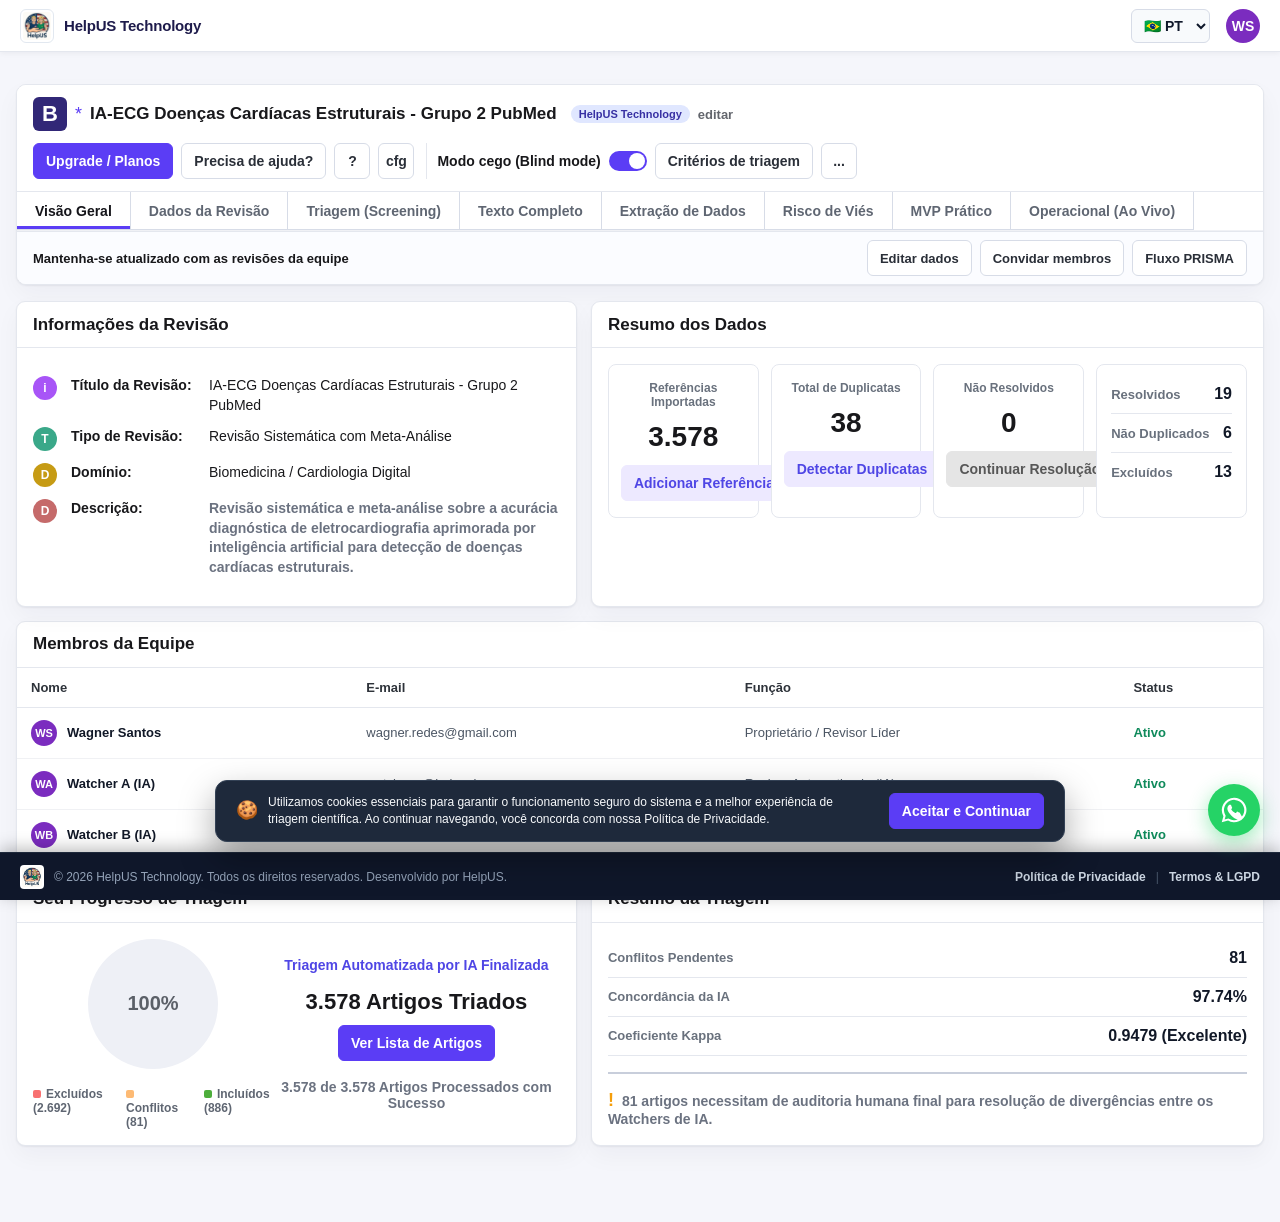
==== index.html @ 22b8a4bc "feat(extraction): implement interactive AI data extraction form, dynamic evidence table, CSV export," ====
<!doctype html>
<html lang='pt-BR'>
<head>
<meta charset='utf-8'>
<meta name='viewport' content='width=device-width,initial-scale=1'>
<title data-i18n="title">Brayyan — Revisão Sistemática com IA | HelpUS Technology</title>
<link rel='stylesheet' href='/rayyan.css'>
</head>
<body>
<header class='header'>
  <div class='headerBrand'>
    <img src='/helpus-logo.jpg' alt='HelpUS Technology' class='helpusHeaderLogo'>
    <span class='headerBrandText'>HelpUS Technology</span>
  </div>
  <div class='headerUserSection'>
    <div class='langSelectorWrap'>
      <select id='langSelect' class='langSelect' onchange='changeLanguage(this.value)'>
        <option value='pt' selected>🇧🇷 PT</option>
        <option value='en'>🇺🇸 EN</option>
        <option value='es'>🇪🇸 ES</option>
      </select>
    </div>
    <div class='avatar' title='Wagner Santos'>WS</div>
  </div>
</header>

<main class='page'>
  <div class='projectHeaderCard'>
    <div class='projectTitleRow'>
      <div class='projectTitleGroup'>
        <div class='logo'>B</div>
        <div class='crown'>*</div>
        <div class='titleWrap'>
          <span data-i18n="headerTitle">IA-ECG Doenças Cardíacas Estruturais - Grupo 2 PubMed</span>
          <span class='helpusBadge' data-i18n="helpusBadge">HelpUS Technology</span>
          <span class='editIcon' data-i18n="edit">editar</span>
        </div>
      </div>
      <div class='projectActionsGroup'>
        <button class='btn primary' data-i18n="upgrade">Upgrade / Planos</button>
        <button class='btn' data-i18n="needHelp">Precisa de ajuda?</button>
        <button class='btn iconBtn'>?</button>
        <button class='btn iconBtn'>cfg</button>
        <div class='subToolsInline'>
          <span style='font-weight:700' data-i18n="blindMode">Modo cego (Blind mode)</span>
          <span class='switch'><i></i></span>
          <button class='btn' data-go='criteria' data-i18n="screeningCriteria">Critérios de triagem</button>
          <button class='btn iconBtn'>...</button>
        </div>
      </div>
    </div>
    
    <nav class='tabs' id='tabs'>
      <button class='tab active' data-tab='overview' data-i18n="tabOverview">Visão Geral</button>
      <button class='tab' data-tab='reviewdata' data-i18n="tabReviewData">Dados da Revisão</button>
      <button class='tab' data-tab='screening' data-i18n="tabScreening">Triagem (Screening)</button>
      <button class='tab' data-tab='fulltext' data-i18n="tabFullText">Texto Completo</button>
      <button class='tab' data-tab='extraction' data-i18n="tabExtraction">Extração de Dados</button>
      <button class='tab' data-tab='risk' data-i18n="tabRisk">Risco de Viés</button>
      <button class='tab' data-tab='practical' data-i18n="tabPractical">MVP Prático</button>
      <button class='tab' data-tab='operational' data-i18n="tabOperational">Operacional (Ao Vivo)</button>
    </nav>
    
    <div class='updateBar'>
      <span data-i18n="updateBarMsg">Mantenha-se atualizado com as revisões da equipe</span>
      <div class='updateBarButtons'>
        <button class='btn' data-i18n="btnEditData">Editar dados</button>
        <button class='btn' data-i18n="btnInvite">Convidar membros</button>
        <button class='btn' data-i18n="btnPrisma">Fluxo PRISMA</button>
      </div>
    </div>
  </div>
<section id='overview' class='view active'>
<div class='grid overviewGrid'>
<div class='card'><div class='cardHead'><h2 data-i18n="cardReviewInfo">Informações da Revisão</h2></div><div class='cardBody'>
<div class='infoRow'><div class='bubble bPurple'>i</div><div class='label' data-i18n="lblReviewTitle">Título da Revisão:</div><div data-i18n="headerTitle">IA-ECG Doenças Cardíacas Estruturais - Grupo 2 PubMed</div></div>
<div class='infoRow'><div class='bubble bGreen'>T</div><div class='label' data-i18n="lblReviewType">Tipo de Revisão:</div><div data-i18n="lblReviewTypeVal">Revisão Sistemática com Meta-Análise</div></div>
<div class='infoRow'><div class='bubble bGold'>D</div><div class='label' data-i18n="lblDomain">Domínio:</div><div data-i18n="lblDomainVal">Biomedicina / Cardiologia Digital</div></div>
<div class='infoRow'><div class='bubble bRed'>D</div><div class='label' data-i18n="lblDesc">Descrição:</div><div class='muted' data-i18n="lblDescVal">Revisão sistemática e meta-análise sobre a acurácia diagnóstica de eletrocardiografia aprimorada por inteligência artificial para detecção de doenças cardíacas estruturais.</div></div>
</div></div>
<div class='card'><div class='cardHead'><h2 data-i18n="cardDataSummary">Resumo dos Dados</h2></div><div class='cardBody summaryCards'>
<div class='metric'><div class='name' data-i18n="lblImportedRefs">Referências Importadas</div><div class='num'>3.578</div><button class='btn soft' data-i18n="btnAddRefs">Adicionar Referências</button></div>
<div class='metric'><div class='name' data-i18n="lblTotalDupes">Total de Duplicatas</div><div class='num'>38</div><button class='btn soft' data-i18n="btnDetectDupes">Detectar Duplicatas</button></div>
<div class='metric'><div class='name' data-i18n="lblUnresolved">Não Resolvidos</div><div class='num'>0</div><button class='btn disabled' data-i18n="btnContinueResolving">Continuar Resolução</button></div>
<div class='metric statusList'><div class='statusItem'><span data-i18n="lblResolved">Resolvidos</span> <b>19</b></div><div class='statusItem'><span data-i18n="lblNotDuplicate">Não Duplicados</span> <b>6</b></div><div class='statusItem'><span data-i18n="lblDeleted">Excluídos</span> <b>13</b></div></div>
</div></div>
</div>
<div class='card' style='margin-top:14px'><div class='cardHead'><h2 data-i18n="cardMembers">Membros da Equipe</h2></div><table class='table'><thead><tr><th data-i18n="thName">Nome</th><th data-i18n="thEmail">E-mail</th><th data-i18n="thRole">Função</th><th data-i18n="thStatus">Status</th></tr></thead><tbody><tr><td><div class='memberCell'><span class='memberAvatar'>WS</span>Wagner Santos</div></td><td>wagner.redes@gmail.com</td><td data-i18n="roleOwner">Proprietário / Revisor Líder</td><td><span class='ok' data-i18n="statusActive">Ativo</span></td></tr><tr><td><div class='memberCell'><span class='memberAvatar'>WA</span>Watcher A (IA)</div></td><td>watcher.a@helpusbr.com</td><td data-i18n="roleAiWatcher">Revisor Automatizado (IA)</td><td><span class='ok' data-i18n="statusActive">Ativo</span></td></tr><tr><td><div class='memberCell'><span class='memberAvatar'>WB</span>Watcher B (IA)</div></td><td>watcher.b@helpusbr.com</td><td data-i18n="roleAiWatcher">Revisor Automatizado (IA)</td><td><span class='ok' data-i18n="statusActive">Ativo</span></td></tr></tbody></table></div>
<div class='grid progressGrid' style='margin-top:14px'>
<div class='card'><div class='cardHead'><h2 data-i18n="cardProgress">Seu Progresso de Triagem</h2></div><div class='cardBody progressBody'><div><div class='donut'><span>100%</span></div><div class='legend'><span><i class='dot red'></i><span data-i18n="donutExcluded">Excluídos</span> (2.692)</span><span><i class='dot orange'></i><span data-i18n="donutMaybe">Conflitos</span> (81)</span><span><i class='dot green'></i><span data-i18n="donutIncluded">Incluídos</span> (886)</span></div></div><div class='bigCenter'><div class='time' data-i18n="progressTitle">Triagem Automatizada por IA Finalizada</div><div class='big' data-i18n="progressBig">3.578 Artigos Triados</div><button class='btn primary' data-go='screening' data-i18n="btnViewArticles">Ver Lista de Artigos</button><div class='muted' style='margin-top:18px' data-i18n="progressMuted">3.578 de 3.578 Artigos Processados com Sucesso</div></div></div></div>
<div class='card'><div class='cardHead'><h2 data-i18n="cardScreeningSummary">Resumo da Triagem</h2></div><div class='cardBody'><div class='statusItem'><span data-i18n="lblPendingConflicts">Conflitos Pendentes</span><b>81</b></div><div class='statusItem'><span data-i18n="lblAiAgreement">Concordância da IA</span><b>97.74%</b></div><div class='statusItem'><span data-i18n="lblKappa">Coeficiente Kappa</span><b data-i18n="kappaVal">0.9479 (Excelente)</b></div><div class='progressLine'></div><div class='muted'><span class='warn'>!</span><span data-i18n="auditWarn">81 artigos necessitam de auditoria humana final para resolução de divergências entre os Watchers de IA.</span></div></div></div>
</div>
</section>
<section id='reviewdata' class='view'>
<div class='grid dataGrid'>
<div class='card'><div class='cardHead'><h2 data-i18n="cardImportedData">Conjuntos de Dados Importados</h2></div><div class='cardBody'><div class='metric'><div class='name' data-i18n="lblBaseInfo">Base PubMed + Scopus + IEEE</div><div class='num'>3.578</div><button class='btn soft' data-i18n="btnImportCsv">Importar Novo CSV</button></div></div></div>
<div class='card'><div class='cardHead'><h2 data-i18n="cardDbStatus">Status do Banco de Dados</h2></div><div class='cardBody'><div class='statusItem'><span data-i18n="lblSqliteReady">Registros SQLite</span> <b data-i18n="lblSqliteVal">Prontos (3.578)</b></div><div class='statusItem'><span data-i18n="lblAiRows">Linhas de Triagem IA</span> <b data-i18n="lblAiRowsVal">Processadas</b></div><div class='miniChart'><div class='bar p' style='height:80%'></div><div class='bar g' style='height:38%'></div><div class='bar o' style='height:55%'></div></div></div></div>
</div>
</section>
<section id='screening' class='view'>
<div class='grid screeningLayout'>
<aside class='card'><div class='filterBox'><h4 data-i18n="keywordsTitle">Palavras-chave</h4><div class='chip include'><span data-i18n="kwIncludeEcg">Incluir ECG</span> <b>892</b></div><div class='chip include'><span data-i18n="kwIncludeAi">Incluir IA</span> <b>741</b></div><div class='chip exclude'><span data-i18n="kwExcludeAnimal">Excluir animal</span> <b>118</b></div><div class='chip maybe'><span data-i18n="kwMaybeValidation">Talvez validação</span> <b>304</b></div></div></aside>
<section class='card'><div class='cardHead'><h2 data-i18n="cardArticlesToScreen">Artigos para triar</h2><button class='btn soft' id='loadArticlesBtnScreening' type='button' data-i18n="btnSortRelevance">Atualizar Lista</button></div>
<div id='screeningArticleList' style='max-height:650px;overflow-y:auto'></div>
</section>
<section class='card'><div class='cardHead'><h2 data-i18n="cardArticleDetails">Detalhes do artigo</h2></div><div class='cardBody'><div id='detailTitle' class='detailTitle' data-i18n="lblSelectArticle">Selecione um artigo</div><p class='abstract' id='detailAbstract'></p><p><span class='pill'>ECG</span><span class='pill'>Inteligência Artificial</span><span class='pill'>Acurácia Diagnóstica</span><span class='pill'>Doença Cardíaca Estrutural</span></p><div class='statusItem'><span data-i18n="lblAuthors">Autores</span> <b id='detailAuthors'>-</b></div><div class='statusItem'><span data-i18n="lblJournal">Periódico</span> <b id='detailJournal'>-</b></div><div class='statusItem'><span data-i18n="lblYear">Ano</span> <b id='detailYear'>-</b></div><div class='statusItem'><span data-i18n="lblDoi">DOI</span> <b id='detailDoi'>-</b></div><div class='statusItem'><span data-i18n="lblDecisionA">Decisão Watcher A</span> <b id='detailWatcherA'>-</b></div><div class='statusItem'><span data-i18n="lblDecisionB">Decisão Watcher B</span> <b id='detailWatcherB'>-</b></div><div class='statusItem'><span data-i18n="lblCompStatus">Status de Comparação</span> <b id='detailStatus'>-</b></div><div class='decisionBar'><button class='decision inc' data-live-decision='include' type='button' data-i18n="btnInclude">Incluir</button><button class='decision may' data-live-decision='maybe' type='button' data-i18n="btnMaybe">Talvez</button><button class='decision exc' data-live-decision='exclude' type='button' data-i18n="btnExclude">Excluir</button></div></div></section>
</div>
</section>
<section id='criteria' class='view'>
<div class='card'><div class='cardHead'><h2 data-i18n="cardCriteria">Critérios de triagem</h2></div><div class='cardBody'><div class='criteriaTabs'><div class='on' data-i18n="tabInclusion">Inclusão</div><div data-i18n="tabExclusion">Exclusão</div></div><div class='criteriaTitle' data-i18n="criteriaIncTitle">Incluir estudos quando:</div><div class='criteriaText' data-i18n="criteriaIncText">A população inclui adultos ou coortes clínicas avaliadas com eletrocardiografia; o teste do estudo envolve inteligência artificial, aprendizado de máquina, rede neural ou interpretação automatizada de ECG; o desfecho alvo inclui doença cardíaca estrutural, cardiomiopatia, valvopatia, disfunção ventricular, hipertrofia ou fenótipos relacionados.</div><div class='criteriaTitle' data-i18n="criteriaExcTitle">Excluir estudos quando:</div><div class='criteriaText' data-i18n="criteriaExcText">Estudos sem dados de ECG, sem métodos de IA, estudos exclusivamente em animais, editoriais ou comentários não diagnósticos.</div></div></div>
</section>
<section id='fulltext' class='view'><div class='card emptyState'><div><div class='emptyIcon'>+</div><h2 data-i18n="fulltextTitle">Triagem de Texto Completo</h2><p data-i18n="fulltextText">Adicione artigos após a triagem inicial de títulos e resumos para iniciar a revisão do texto completo.</p><button class='btn primary' data-i18n="btnAddArticles">Adicionar Artigos</button></div></div></section>
<section id='extraction' class='view'>
  <div class='grid' style='gap:16px'>
    <div class='card'>
      <div class='cardHead'>
        <h2 data-i18n="extractionTitle">Extração de Dados com IA & Auditoria</h2>
        <div style='display:flex;gap:8px'>
          <button class='btn primary' onclick='openExtractionModal()' data-i18n="btnConfigExtraction">Configurar Formulário</button>
          <button class='btn' onclick='exportExtractionCsv()'>Exportar CSV</button>
        </div>
      </div>
      <div class='cardBody'>
        <p class='muted' style='margin-top:0'>
          Formulário padronizado de extração automatizada de parâmetros clínicos, acurácia diagnóstica e arquitetura de IA em ECG.
        </p>
        <div class='summaryCards' style='margin-top:14px'>
          <div class='metric'>
            <div class='name'>Campos Ativos</div>
            <div class='num' id='extActiveFieldsCount'>6</div>
          </div>
          <div class='metric'>
            <div class='name'>Artigos Processados</div>
            <div class='num' id='extExtractedCount'>886</div>
          </div>
          <div class='metric'>
            <div class='name'>AUC / ROC Média</div>
            <div class='num' style='color:#16a34a'>0.948</div>
          </div>
          <div class='metric'>
            <div class='name'>Sensibilidade Média</div>
            <div class='num' style='color:#2563eb'>92.4%</div>
          </div>
        </div>
      </div>
    </div>

    <div class='card'>
      <div class='cardHead'>
        <h2>Tabela de Evidências Extraídas (Artigos Incluídos)</h2>
        <input type='text' id='searchExtraction' placeholder='Buscar no formulário...' style='padding:6px 12px;border:1px solid var(--line2);border-radius:6px;width:220px;font-size:13px' oninput='filterExtractionTable(this.value)'>
      </div>
      <div style='overflow-x:auto'>
        <table class='table' id='extractionTable'>
          <thead>
            <tr>
              <th>ID</th>
              <th>Título do Estudo</th>
              <th>População</th>
              <th>Modalidade ECG</th>
              <th>Arquitetura IA</th>
              <th>AUC / ROC</th>
              <th>Sens. / Espec.</th>
              <th>Desfecho Alvo</th>
              <th>Status</th>
            </tr>
          </thead>
          <tbody id='extractionTbody'>
            <!-- Preenchido via JavaScript -->
          </tbody>
        </table>
      </div>
    </div>
  </div>
</section>
<section id='risk' class='view'><div class='card emptyState'><div><div class='emptyIcon'>!</div><h2 data-i18n="riskTitle">Risco de Viés</h2><p data-i18n="riskText">Prepare os domínios de avaliação de viés QUADAS-2 para estudos de acurácia de testes diagnósticos.</p><button class='btn primary' data-i18n="btnConfigRisk">Configurar Avaliação QUADAS-2</button></div></div></section>

<section id='operational' class='view'>
<div class='card'><div class='cardHead'><h2 data-i18n="tabOperational">Operacional (Ao Vivo)</h2></div><div class='cardBody'>
<div class='opsGrid'>
<div class="opsCard" style="grid-column:1/-1">
  <h3 data-i18n="opWorkflowTitle">Fluxo de Trabalho Brayyan — Triagem e Auditoria por IA</h3>
  <p data-i18n="opWorkflowText">Importe arquivos CSV, carregue artigos, resolva conflitos entre os Watchers A e B, registre a decisão final e exporte os resultados.</p>
  <div class="liveControls">
    <input id="csvFile" type="file" accept=".csv,text/csv">
    <button class="btn primary" id="uploadCsvBtn" type="button" data-i18n="btnImportCsvAction">Importar CSV</button>
    <button class="btn" id="refreshLiveBtn" type="button" data-i18n="btnRefreshData">Atualizar Dados</button>
    <a class="btn" href="/api/export/csv" target="_blank" data-i18n="btnExportCsv">Exportar CSV Consolidado</a>
  </div>

  <div id="liveStatus" class="muted" style="margin-top:10px" data-i18n="lblReady">Pronto.</div>

  <div class="summaryCards" style="margin-top:14px">
    <div class="metric"><div class="name">Total</div><div class="num" id="liveTotal">3,578</div></div>
    <div class="metric"><div class="name">Triados</div><div class="num" id="liveScreened">3,578</div></div>
    <div class="metric"><div class="name">Incluídos</div><div class="num" id="liveIncluded">886</div></div>
    <div class="metric"><div class="name">Conflitos</div><div class="num" id="liveConflicts">81</div></div>
  </div>

  <div class="grid screeningLayout" style="margin-top:14px">
    <section class="card">
      <div class="cardHead"><h2 data-i18n="cardLiveArticles">Artigos Carregados</h2><button class="btn soft" id="loadArticlesBtn" type="button" data-i18n="btnUpdate">Atualizar</button></div>
      <div id="liveArticleList" class="cardBody"></div>
    </section>

    <section class="card">
      <div class="cardHead"><h2 data-i18n="cardLiveDetails">Detalhes do Artigo Selecionado</h2></div>
      <div class="cardBody">
        <div id="liveDetailTitle" class="detailTitle" data-i18n="lblSelectArticle">Selecione um artigo</div>
        <p id="liveDetailAbstract" class="abstract"></p>
        <div class="statusItem"><span data-i18n="lblJournal">Periódico</span> <b id="liveDetailJournal"></b></div>
        <div class="statusItem"><span data-i18n="lblYear">Ano</span> <b id="liveDetailYear"></b></div>
        <div class="statusItem"><span data-i18n="lblDoi">DOI</span> <b id="liveDetailDoi"></b></div>
        <div class="statusItem"><span data-i18n="lblDecisionA">Decisão Watcher A</span> <b id="liveDetailA"></b></div>
        <div class="statusItem"><span data-i18n="lblDecisionB">Decisão Watcher B</span> <b id="liveDetailB"></b></div>
        <div class="statusItem"><span data-i18n="lblCompStatus">Status de Comparação</span> <b id="liveDetailStatus"></b></div>
        <textarea id="decisionNote" placeholder="Nota da decisão humana ou parecer técnico..." style="width:100%;min-height:70px;margin-top:12px"></textarea>
        <div class="decisionBar">
          <button class="decision inc" data-live-decision="include" type="button" data-i18n="btnInclude">Incluir</button>
          <button class="decision may" data-live-decision="maybe" type="button" data-i18n="btnMaybe">Talvez</button>
          <button class="decision exc" data-live-decision="exclude" type="button" data-i18n="btnExclude">Excluir</button>
        </div>
      </div>
    </section>
  </div>

  <div class="card" style="margin-top:14px">
    <div class="cardHead"><h2 data-i18n="cardLiveConflicts">Conflitos ao Vivo (Watcher A vs B)</h2><button class="btn soft" id="loadConflictsBtn" type="button" data-i18n="btnLoadConflicts">Carregar Conflitos</button></div>
    <div id="liveConflictList" class="cardBody"></div>
  </div>
</div>
</div></div></div>
</section>
</main>

<footer class="footer">
  <div class="footerBrand">
    <img src="/helpus-logo.jpg" alt="HelpUS Logo" class="footerLogoSmall">
    <span data-i18n="footerCopy">© 2026 HelpUS Technology. Todos os direitos reservados. Desenvolvido por HelpUS.</span>
  </div>
  <div class="footerRight">
    <a href="javascript:void(0)" onclick="openPrivacyModal()" data-i18n="footerPrivacy">Política de Privacidade</a>
    <span class="footerSep">|</span>
    <a href="javascript:void(0)" onclick="openPrivacyModal()" data-i18n="footerTerms">Termos & LGPD</a>
  </div>
</footer>

<div id="cookieBanner" class="cookieBanner">
  <div class="cookieContent">
    <span class="cookieIcon">🍪</span>
    <span data-i18n="cookieText">Utilizamos cookies essenciais para garantir o funcionamento seguro do sistema e a melhor experiência de triagem científica. Ao continuar navegando, você concorda com nossa Política de Privacidade.</span>
  </div>
  <button class="btn primary" onclick="acceptCookies()" data-i18n="btnAcceptCookies">Aceitar e Continuar</button>
</div>

<div id="privacyModal" class="modalOverlay" style="display:none;">
  <div class="modalCard">
    <div class="modalHead">
      <h3 data-i18n="modalTitle">🔒 Política de Privacidade & Termos de Uso</h3>
      <button class="modalClose" onclick="closePrivacyModal()">&times;</button>
    </div>
    <div class="modalBody">
      <p data-i18n="modalSubtitle">HelpUS Technology · Diretrizes de Segurança, Privacidade e Conformidade LGPD/GDPR.</p>
      <h4 data-i18n="modalSec1Title">1. Propósito e Processamento de Dados</h4>
      <p data-i18n="modalSec1Text">A aplicação Brayyan é uma plataforma dedicada ao gerenciamento, auditoria e triagem automatizada por IA de revisões sistemáticas de literatura. Os metadados acadêmicos processados pertencem exclusivamente ao projeto de pesquisa cadastrado.</p>
      <h4 data-i18n="modalSec2Title">2. Proteção de Dados e Confidencialidade</h4>
      <p data-i18n="modalSec2Text">Garantimos estrita confidencialidade no armazenamento e processamento de artigos, pareceres de revisores e decisões automáticas dos agentes de IA. Nenhuma informação de pesquisa é compartilhada sem autorização expressa.</p>
      <h4 data-i18n="modalSec3Title">3. Conectividade e Cookies</h4>
      <p data-i18n="modalSec3Text">Utilizamos apenas cookies essenciais para manter a autenticação de sessão e preferências locais do usuário na aplicação.</p>
    </div>
    <div class="modalFoot">
      <button class="btn primary" onclick="closePrivacyModal()" data-i18n="btnUnderstood">Entendido</button>
    </div>
  </div>
</div>

<div id="extractionModal" class="modalOverlay" style="display:none">
  <div class="modalCard" style="max-width:580px">
    <div class="modalHead">
      <h3>⚙️ Configuração dos Campos de Extração por IA</h3>
      <button class="modalClose" onclick="closeExtractionModal()">×</button>
    </div>
    <div class="modalBody">
      <p style="margin-top:0" class="muted">Selecione os parâmetros acadêmicos que a IA deve extrair automaticamente dos estudos incluídos.</p>
      
      <div style="display:flex;flex-direction:column;gap:12px;margin-top:14px">
        <label style="display:flex;align-items:center;gap:10px;font-weight:700">
          <input type="checkbox" checked disabled> População e Tamanho da Amostra (N)
        </label>
        <label style="display:flex;align-items:center;gap:10px;font-weight:700">
          <input type="checkbox" checked disabled> Modalidade de ECG (12 Derivações, Single-lead, Wearables)
        </label>
        <label style="display:flex;align-items:center;gap:10px;font-weight:700">
          <input type="checkbox" checked disabled> Arquitetura do Modelo de IA (CNN, ResNet-50, Transformer)
        </label>
        <label style="display:flex;align-items:center;gap:10px;font-weight:700">
          <input type="checkbox" id="fieldAuc" checked> Acurácia Diagnóstica (AUC-ROC / C-Statistic)
        </label>
        <label style="display:flex;align-items:center;gap:10px;font-weight:700">
          <input type="checkbox" id="fieldSens" checked> Sensibilidade e Especificidade (%)
        </label>
        <label style="display:flex;align-items:center;gap:10px;font-weight:700">
          <input type="checkbox" id="fieldTarget" checked> Desfecho Alvo (Disfunção Ventricular, Valvopatia)
        </label>
      </div>
    </div>
    <div class="modalFoot">
      <button class="btn primary" onclick="saveExtractionConfig()">Salvar Configuração</button>
    </div>
  </div>
</div>

<a href="https://wa.me/5583999999999?text=Ol%C3%A1%2C%20gostaria%20de%20informa%C3%A7%C3%B5es%20sobre%20o%20Brayyan%20da%20HelpUS" target="_blank" rel="noopener" class="whatsappFloat" title="Atendimento WhatsApp HelpUS">
  <svg viewBox="0 0 32 32">
    <path d="M16 2a14 14 0 0 0-12.1 21L2 30l7.2-1.9A14 14 0 1 0 16 2zm0 25.6a11.6 11.6 0 0 1-5.9-1.6l-.4-.3-4.4 1.1 1.2-4.3-.3-.5A11.6 11.6 0 1 1 16 27.6zm6.4-8.7c-.3-.2-2-.9-2.3-1s-.6-.2-.8.2-.9 1.1-1.1 1.3-.4.2-.7.1a9.2 9.2 0 0 1-2.7-1.7 10.1 10.1 0 0 1-1.9-2.3c-.2-.3 0-.5.1-.7l.5-.6c.1-.2.2-.4.3-.5.1-.2 0-.4 0-.5s-.8-2-1.1-2.7c-.3-.7-.6-.6-.8-.6h-.7c-.2 0-.8.1-1.2.6a5.2 5.2 0 0 0-1.6 3.9c0 2.3 1.7 4.5 1.9 4.8.2.3 3.3 5.1 8 7.1 1.1.5 2 .8 2.7 1 .1 0 2.2.9 2.5.4.3-.4 1.4-1.7 1.7-2.3.4-.6.4-1.1.3-1.2z"/>
  </svg>
</a>

<script src='/rayyan.js'></script>
</body>
</html>
---- rayyan.css ----
:root{--bg:#f5f6fb;--surface:#fff;--line:#e4e7ee;--line2:#d7dce7;--text:#18181b;--muted:#6b7280;--purple:#5b3df5;--purple2:#ede9ff;--green:#16845b;--orange:#f59e0b;--red:#ef4444;--shadow:0 1px 2px rgba(15,23,42,.06),0 10px 24px rgba(15,23,42,.04)}
*{box-sizing:border-box}
body{margin:0;background:var(--bg);color:var(--text);font-family:Inter,Segoe UI,Roboto,Arial,sans-serif;font-size:14px;padding-top:68px;padding-bottom:60px}
button,input,select,textarea{font:inherit}.spacer{flex:1}.muted{color:var(--muted);font-weight:600}

/* Header Fixado no Topo - Apenas Logo, Nome, Idiomas e Usuário */
.header{position:fixed;top:0;left:0;right:0;height:52px;z-index:1000;background:#ffffff;border-bottom:1px solid var(--line);box-shadow:0 1px 6px rgba(15,23,42,.06);padding:0 20px;display:flex;align-items:center;justify-content:space-between}
.headerBrand{display:flex;align-items:center;gap:10px}
.headerBrandText{font-size:15px;font-weight:800;color:#1e1b4b;letter-spacing:-0.2px}
.headerUserSection{display:flex;align-items:center;gap:12px}

.logo{width:34px;height:34px;border-radius:6px;background:#312777;color:#fff;display:grid;place-items:center;font-weight:900;font-size:22px}
.crown{color:var(--purple);font-size:18px}
.titleWrap{display:flex;align-items:center;gap:8px;font-size:17px;font-weight:700;flex-wrap:wrap}
.editIcon{color:#63666d;font-size:13px;cursor:pointer}
.avatar{width:34px;height:34px;border-radius:50%;background:#7b2cbf;color:#fff;display:grid;place-items:center;font-weight:900}

/* Seletor de Idiomas */
.langSelectorWrap{margin-right:4px}
.langSelect{border:1px solid var(--line2);background:#f8fafc;color:#0f172a;border-radius:6px;height:34px;padding:0 8px;font-weight:700;cursor:pointer;outline:none}
.langSelect:hover{border-color:var(--purple)}

.btn{border:1px solid var(--line2);background:#fff;color:#2a2f38;border-radius:6px;height:36px;padding:0 12px;display:inline-flex;align-items:center;gap:8px;cursor:pointer;font-weight:600;white-space:nowrap}.btn:hover{border-color:#cbd5e1}.btn.primary{background:var(--purple);border-color:var(--purple);color:#fff}.btn.soft{background:var(--purple2);border-color:var(--purple2);color:#4f46e5}.btn.disabled{background:#e5e5e5;color:#575757;border-color:#e5e5e5}.iconBtn{width:36px;padding:0;justify-content:center}

/* Card de Cabeçalho do Projeto na Página */
.projectHeaderCard{background:#fff;border:1px solid var(--line);border-radius:10px;box-shadow:var(--shadow);margin-bottom:16px;overflow:hidden}
.projectTitleRow{display:flex;align-items:center;justify-content:space-between;flex-wrap:wrap;gap:12px;padding:12px 16px;border-bottom:1px solid var(--line);background:#ffffff}
.projectTitleGroup{display:flex;align-items:center;gap:8px;flex-wrap:wrap}
.projectActionsGroup{display:flex;align-items:center;gap:8px;flex-wrap:wrap}
.subToolsInline{display:flex;align-items:center;gap:8px;padding-left:10px;border-left:1px solid var(--line);margin-left:4px}
.switch{width:38px;height:20px;background:var(--purple);border-radius:30px;display:inline-flex;align-items:center;justify-content:flex-end;padding:2px;cursor:pointer}.switch i{width:16px;height:16px;background:#fff;border-radius:50%;display:block}

.tabs{display:flex;align-items:center;background:#fff;border-bottom:1px solid #f0f1f5;overflow-x:auto;scrollbar-width:none}.tabs::-webkit-scrollbar{display:none}.tab{height:38px;padding:0 18px;border:1px solid var(--line2);border-left:0;border-top:0;background:#fff;color:#5f6672;display:flex;align-items:center;font-weight:700;cursor:pointer;white-space:nowrap}.tab:first-child{border-left:none}.tab.active{color:#15151a;box-shadow:inset 0 -3px 0 var(--purple)}
.updateBar{min-height:44px;display:flex;align-items:center;justify-content:space-between;flex-wrap:wrap;gap:10px;padding:8px 16px;background:#fbfcff;border-top:1px solid var(--line);font-weight:700;font-size:13px}
.updateBarButtons{display:flex;align-items:center;gap:8px;flex-wrap:wrap}

.page{padding:16px;max-width:1900px;margin:0 auto}.grid{display:grid;gap:14px}.overviewGrid{grid-template-columns:1fr 1.2fr}.card{background:#fff;border:1px solid var(--line);border-radius:9px;box-shadow:var(--shadow);overflow:hidden}.card h2,.card h3{margin:0;font-size:17px}.cardHead{height:46px;border-bottom:1px solid var(--line);display:flex;align-items:center;justify-content:space-between;padding:0 16px;font-weight:800}.cardBody{padding:16px}
.infoRow{display:grid;grid-template-columns:30px 130px 1fr;align-items:start;gap:8px;margin:12px 0;line-height:1.4}.bubble{width:24px;height:24px;border-radius:50%;display:grid;place-items:center;color:#fff;font-weight:800;font-size:12px}.bPurple{background:#a855f7}.bGreen{background:#3aa889}.bGold{background:#c69b14}.bRed{background:#c56a6a}.label{font-weight:800}
.summaryCards{display:grid;grid-template-columns:repeat(auto-fit,minmax(130px,1fr));gap:12px}.metric{border:1px solid var(--line);border-radius:8px;background:#fff;padding:16px 12px;text-align:center}.metric .name{color:#69717d;font-weight:700;font-size:12px}.metric .num{font-size:28px;font-weight:700;margin:12px 0}.statusList{text-align:left;padding:10px 14px}.statusItem{display:flex;align-items:center;gap:10px;border-bottom:1px solid var(--line);padding:10px 0;color:#69717d;font-weight:700;font-size:13px}.statusItem:last-child{border-bottom:none}.statusItem b{margin-left:auto;color:#111827;font-size:16px}
.table{width:100%;border-collapse:collapse}.table th{font-weight:800;color:#2e333a;text-align:left;border-bottom:1px solid var(--line);padding:12px 14px;font-size:13px}.table td{padding:12px 14px;border-bottom:1px solid #f0f1f4;color:#4b5563;font-size:13px}.memberCell{display:flex;align-items:center;gap:10px;color:#111827;font-weight:700}.memberAvatar{width:26px;height:26px;border-radius:50%;background:#7b2cbf;color:#fff;display:grid;place-items:center;font-size:11px}.ok{color:#0f8a5b;font-weight:700}
.view{display:none}.view.active{display:block}
.progressGrid{grid-template-columns:1fr 1.2fr}.progressBody{display:grid;grid-template-columns:240px 1fr;align-items:center;min-height:220px}
.donut{width:130px;height:130px;border-radius:50%;background:#eef0f6;display:grid;place-items:center;margin:auto}.donut span{font-size:20px;font-weight:800;color:#5b6068}
.bigCenter{text-align:center}.bigCenter .time{color:#4f46e5;font-weight:700;margin-bottom:16px}.bigCenter .big{font-size:22px;font-weight:800;margin:10px 0}
.legend{display:flex;gap:14px;justify-content:center;margin-top:18px;font-weight:700;color:#5f6672;font-size:12px}.dot{width:8px;height:8px;border-radius:2px;display:inline-block;margin-right:5px}
.red{background:#f87171}.orange{background:#fdba74}.green{background:#4dae3c}.progressLine{height:2px;background:#c8cedb;margin:16px 0}.warn{color:#f59e0b;font-size:18px;margin-right:8px}

.screeningLayout{grid-template-columns:260px 1fr 1.1fr}
.filterBox{padding:14px}
.filterBox h4{margin:0 0 10px 0}
.chip{display:inline-flex;align-items:center;gap:6px;padding:5px 10px;border-radius:20px;font-size:12px;font-weight:700;margin:3px 2px}
.chip.include{background:#dcfce7;color:#15803d}
.chip.exclude{background:#fee2e2;color:#b91c1c}
.chip.maybe{background:#fef3c7;color:#b45309}
.article{padding:12px;border-bottom:1px solid var(--line);cursor:pointer;transition:background .15s}
.article:hover,.article.active{background:#f1f5f9}
.article.active{border-left:3px solid var(--purple)}
.idx{font-weight:800;color:var(--purple);margin-right:6px}
.articleTitle{font-weight:700;color:#0f172a}
.articleMeta{font-size:12px;color:#64748b;margin-top:4px}
.detailTitle{font-size:18px;font-weight:800;color:#0f172a;margin-bottom:10px}
.abstract{line-height:1.6;color:#334155;margin-bottom:14px}
.pill{display:inline-block;background:#e2e8f0;color:#334155;padding:3px 8px;border-radius:12px;font-size:11px;font-weight:700;margin-right:4px;margin-bottom:4px}
.decisionBar{display:flex;gap:8px;margin-top:16px}
.decision{flex:1;height:38px;border:none;border-radius:6px;font-weight:700;cursor:pointer;color:#fff}
.decision.inc{background:#16a34a}.decision.may{background:#d97706}.decision.exc{background:#dc2626}
.emptyState{padding:40px 20px;text-align:center}
.emptyIcon{font-size:40px;margin-bottom:10px;color:var(--purple)}

.liveControls{display:flex;gap:10px;align-items:center;flex-wrap:wrap}
.liveControls input{border:1px solid var(--line2);border-radius:6px;padding:8px;background:#fff}
textarea{border:1px solid var(--line2);border-radius:6px;padding:10px;font:inherit}
#liveArticleList .article{margin-bottom:8px}
#liveConflictList .statusItem{align-items:flex-start}

/* HelpUS Header Branding */
.helpusHeaderLogo{height:34px;width:auto;border-radius:6px;object-fit:contain;border:1px solid #e2e8f0;background:#fff;padding:2px}
.helpusBadge{background:#e0e7ff;color:#3730a3;padding:3px 8px;border-radius:12px;font-size:11px;font-weight:700;margin-left:6px;display:inline-flex;align-items:center;gap:4px}

/* Rodapé Fixado na Tela (Fixed Footer) */
.footer{position:fixed;bottom:0;left:0;right:0;height:48px;background:#0f172a;color:#94a3b8;padding:0 20px;display:flex;align-items:center;justify-content:space-between;border-top:1px solid #1e293b;z-index:999;box-shadow:0 -4px 15px rgba(0,0,0,0.25)}
.footerBrand{display:flex;align-items:center;gap:10px;font-size:12px}
.footerLogoSmall{height:24px;width:auto;border-radius:4px;background:#fff;padding:2px}
.footerRight{display:flex;align-items:center;gap:10px;font-size:12px}
.footerRight a{color:#cbd5e1;text-decoration:none;font-weight:600;transition:color 0.2s}
.footerRight a:hover{color:#818cf8;text-decoration:underline}
.footerSep{color:#475569}

/* Cookie Banner */
.cookieBanner{position:fixed;bottom:58px;left:50%;transform:translateX(-50%);width:calc(100% - 32px);max-width:850px;background:#1e293b;color:#f8fafc;padding:12px 20px;border-radius:12px;box-shadow:0 15px 35px rgba(0,0,0,0.35);z-index:9999;display:flex;align-items:center;justify-content:space-between;gap:14px;border:1px solid #334155}
.cookieContent{display:flex;align-items:center;gap:10px;font-size:12px;line-height:1.4}
.cookieContent a{color:#818cf8;text-decoration:underline;cursor:pointer}
.cookieIcon{font-size:18px}

/* Modal de Privacidade */
.modalOverlay{position:fixed;top:0;left:0;right:0;bottom:0;background:rgba(15,23,42,0.7);backdrop-filter:blur(6px);z-index:10000;display:flex;align-items:center;justify-content:center;padding:20px}
.modalCard{background:#ffffff;color:#1e293b;border-radius:14px;max-width:640px;width:100%;max-height:85vh;display:flex;flex-direction:column;box-shadow:0 25px 60px rgba(0,0,0,0.3);overflow:hidden;border:1px solid #e2e8f0}
.modalHead{padding:16px 20px;background:#f8fafc;border-bottom:1px solid #e2e8f0;display:flex;align-items:center;justify-content:space-between}
.modalHead h3{margin:0;font-size:16px;font-weight:800;color:#0f172a;display:flex;align-items:center;gap:8px}
.modalClose{background:none;border:none;font-size:22px;color:#64748b;cursor:pointer;line-height:1;padding:0;width:28px;height:28px;border-radius:50%;display:grid;place-items:center}
.modalClose:hover{background:#e2e8f0;color:#0f172a}
.modalBody{padding:20px;overflow-y:auto;font-size:13px;line-height:1.6;color:#334155}
.modalBody h4{margin:14px 0 6px 0;color:#0f172a;font-size:14px;font-weight:700}
.modalBody h4:first-child{margin-top:0}
.modalFoot{padding:12px 20px;background:#f8fafc;border-top:1px solid #e2e8f0;display:flex;justify-content:flex-end}

/* Botão Flutuante do WhatsApp */
.whatsappFloat{position:fixed;bottom:64px;right:20px;width:52px;height:52px;background:#25D366;color:#ffffff;border-radius:50%;display:grid;place-items:center;box-shadow:0 6px 20px rgba(37,211,102,0.45);z-index:9998;transition:transform 0.25s ease,box-shadow 0.25s ease;text-decoration:none;cursor:pointer}
.whatsappFloat:hover{transform:scale(1.1);box-shadow:0 10px 25px rgba(37,211,102,0.65)}
.whatsappFloat svg{width:28px;height:28px;fill:currentColor}

/* Responsividade Completa (Mobile & Tablet) */
@media (max-width: 1024px) {
  body{padding-top:68px;padding-bottom:70px}
  .header{padding:0 12px}
  .headerBrandText{font-size:14px}
  .projectTitleRow{flex-direction:column;align-items:flex-start}
  .projectActionsGroup{width:100%;justify-content:flex-start}
  .subToolsInline{border-left:none;padding-left:0;margin-left:0;width:100%;margin-top:4px}
  .updateBar{flex-direction:column;align-items:flex-start}
  .updateBarButtons{width:100%;justify-content:flex-start}
  .titleWrap{font-size:14px;white-space:normal}
  .overviewGrid,.progressGrid,.dataGrid,.screeningLayout{grid-template-columns:1fr !important}
  .progressBody{grid-template-columns:1fr;gap:20px;text-align:center}
  .infoRow{grid-template-columns:26px 110px 1fr;font-size:13px}
  .footer{flex-direction:column;height:auto;padding:10px 14px;gap:6px;text-align:center}
  .footerRight{justify-content:center}
  .cookieBanner{flex-direction:column;text-align:center;bottom:75px;padding:10px 14px}
  .whatsappFloat{bottom:75px;right:14px;width:46px;height:46px}
  .whatsappFloat svg{width:24px;height:24px}
}
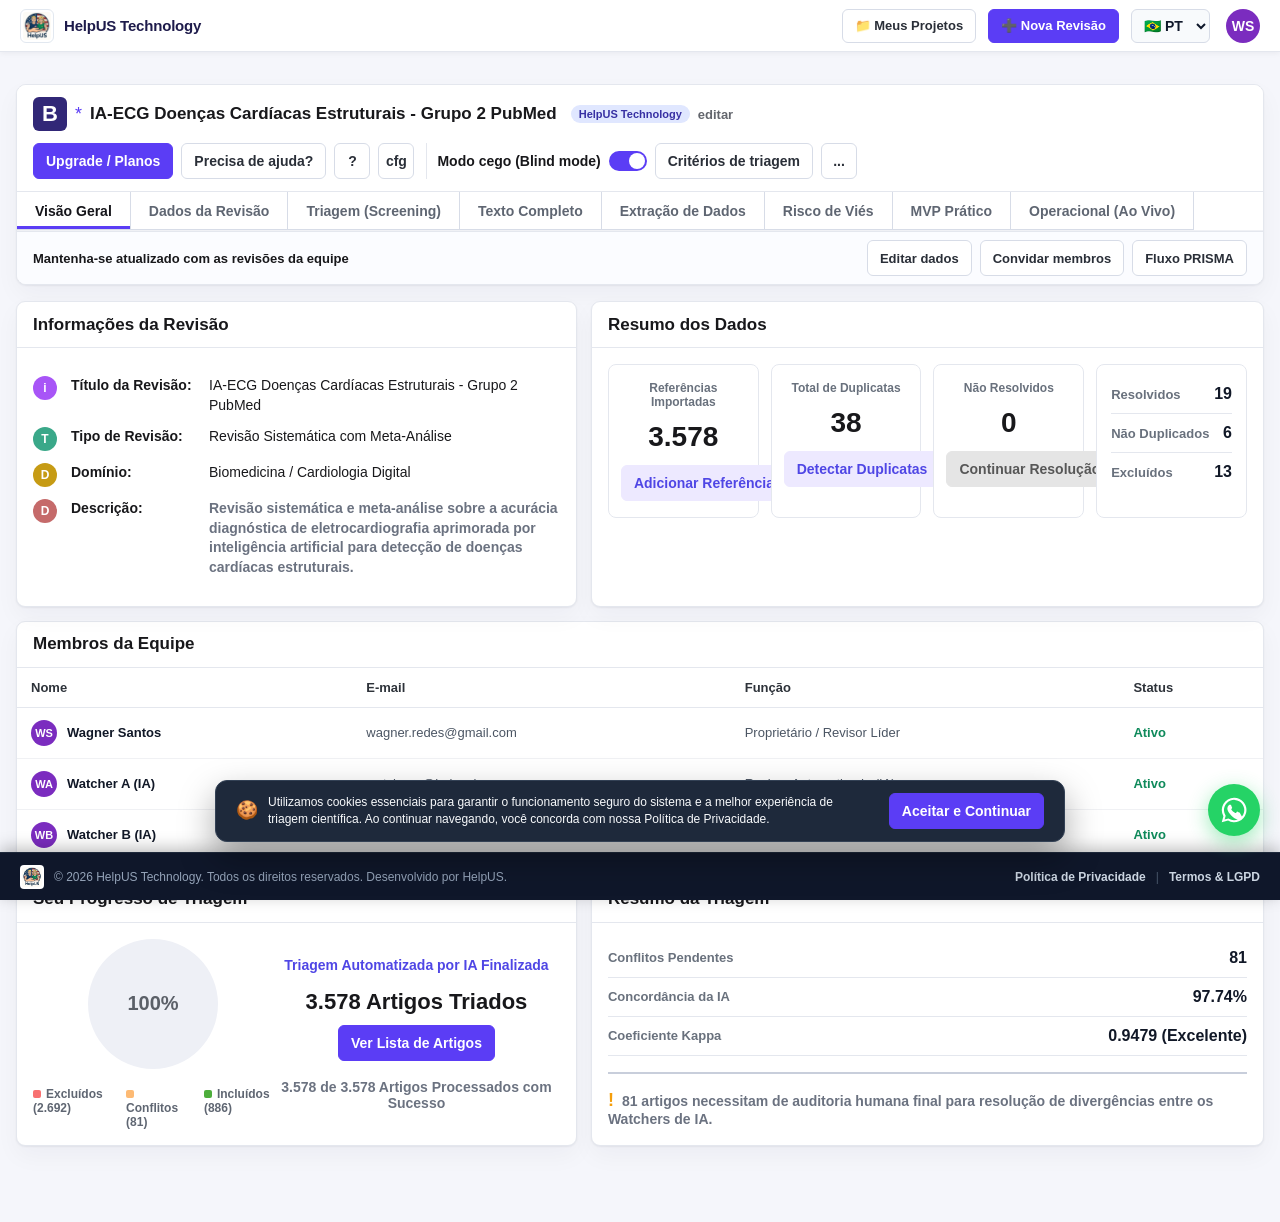
==== commit a697e85b: "feat(saas): implement multi-project dashboard, project creation wizard, dynamic workspace switching," ====
--- a/index.html
+++ b/index.html
@@ -13,6 +13,8 @@
     <span class='headerBrandText'>HelpUS Technology</span>
   </div>
   <div class='headerUserSection'>
+    <button class='btn' onclick='openProjectsModal()' style='height:34px;font-size:13px'>📁 Meus Projetos</button>
+    <button class='btn primary' onclick='openCreateProjectModal()' style='height:34px;font-size:13px'>➕ Nova Revisão</button>
     <div class='langSelectorWrap'>
       <select id='langSelect' class='langSelect' onchange='changeLanguage(this.value)'>
         <option value='pt' selected>🇧🇷 PT</option>
@@ -100,16 +102,75 @@
 <section id='screening' class='view'>
 <div class='grid screeningLayout'>
 <aside class='card'><div class='filterBox'><h4 data-i18n="keywordsTitle">Palavras-chave</h4><div class='chip include'><span data-i18n="kwIncludeEcg">Incluir ECG</span> <b>892</b></div><div class='chip include'><span data-i18n="kwIncludeAi">Incluir IA</span> <b>741</b></div><div class='chip exclude'><span data-i18n="kwExcludeAnimal">Excluir animal</span> <b>118</b></div><div class='chip maybe'><span data-i18n="kwMaybeValidation">Talvez validação</span> <b>304</b></div></div></aside>
-<section class='card'><div class='cardHead'><h2 data-i18n="cardArticlesToScreen">Artigos para triar</h2><button class='btn soft' id='loadArticlesBtnScreening' type='button' data-i18n="btnSortRelevance">Atualizar Lista</button></div>
+<section class='card'><div class='cardHead'><h2 data-i18n="cardArticlesToScreen">Artigos para triar</h2>
+<select id='confidenceFilter' style='padding:4px 8px;border:1px solid var(--line2);border-radius:6px;font-size:12px' onchange='filterArticlesByConfidence(this.value)'><option value='0'>Confiança IA: Todas</option><option value='0.9'>Confiança > 90%</option><option value='0.8'>Confiança > 80%</option></select>
+<button class='btn soft' id='loadArticlesBtnScreening' type='button' data-i18n="btnSortRelevance">Atualizar Lista</button></div>
 <div id='screeningArticleList' style='max-height:650px;overflow-y:auto'></div>
 </section>
-<section class='card'><div class='cardHead'><h2 data-i18n="cardArticleDetails">Detalhes do artigo</h2></div><div class='cardBody'><div id='detailTitle' class='detailTitle' data-i18n="lblSelectArticle">Selecione um artigo</div><p class='abstract' id='detailAbstract'></p><p><span class='pill'>ECG</span><span class='pill'>Inteligência Artificial</span><span class='pill'>Acurácia Diagnóstica</span><span class='pill'>Doença Cardíaca Estrutural</span></p><div class='statusItem'><span data-i18n="lblAuthors">Autores</span> <b id='detailAuthors'>-</b></div><div class='statusItem'><span data-i18n="lblJournal">Periódico</span> <b id='detailJournal'>-</b></div><div class='statusItem'><span data-i18n="lblYear">Ano</span> <b id='detailYear'>-</b></div><div class='statusItem'><span data-i18n="lblDoi">DOI</span> <b id='detailDoi'>-</b></div><div class='statusItem'><span data-i18n="lblDecisionA">Decisão Watcher A</span> <b id='detailWatcherA'>-</b></div><div class='statusItem'><span data-i18n="lblDecisionB">Decisão Watcher B</span> <b id='detailWatcherB'>-</b></div><div class='statusItem'><span data-i18n="lblCompStatus">Status de Comparação</span> <b id='detailStatus'>-</b></div><div class='decisionBar'><button class='decision inc' data-live-decision='include' type='button' data-i18n="btnInclude">Incluir</button><button class='decision may' data-live-decision='maybe' type='button' data-i18n="btnMaybe">Talvez</button><button class='decision exc' data-live-decision='exclude' type='button' data-i18n="btnExclude">Excluir</button></div></div></section>
+<section class='card'><div class='cardHead'><h2 data-i18n="cardArticleDetails">Detalhes do artigo</h2><span class='muted' style='font-size:11px'>⌨️ Atalhos: [1] Incluir | [2] Talvez | [3] Excluir | [U] Desfazer</span></div><div class='cardBody'><div id='detailTitle' class='detailTitle' data-i18n="lblSelectArticle">Selecione um artigo</div><p class='abstract' id='detailAbstract'></p><p><span class='pill'>ECG</span><span class='pill'>Inteligência Artificial</span><span class='pill'>Acurácia Diagnóstica</span><span class='pill'>Doença Cardíaca Estrutural</span></p><div class='statusItem'><span data-i18n="lblAuthors">Autores</span> <b id='detailAuthors'>-</b></div><div class='statusItem'><span data-i18n="lblJournal">Periódico</span> <b id='detailJournal'>-</b></div><div class='statusItem'><span data-i18n="lblYear">Ano</span> <b id='detailYear'>-</b></div><div class='statusItem'><span data-i18n="lblDoi">DOI</span> <b id='detailDoi'>-</b></div><div class='statusItem'><span data-i18n="lblDecisionA">Decisão Watcher A</span> <b id='detailWatcherA'>-</b></div><div class='statusItem'><span data-i18n="lblDecisionB">Decisão Watcher B</span> <b id='detailWatcherB'>-</b></div><div class='statusItem'><span data-i18n="lblCompStatus">Status de Comparação</span> <b id='detailStatus'>-</b></div><div class='decisionBar'><button class='decision inc' data-live-decision='include' type='button' data-i18n="btnInclude">Incluir [1]</button><button class='decision may' data-live-decision='maybe' type='button' data-i18n="btnMaybe">Talvez [2]</button><button class='decision exc' data-live-decision='exclude' type='button' data-i18n="btnExclude">Excluir [3]</button><button class='btn' type='button' onclick='undoLastDecision()' title='Desfazer última decisão [U]'>↩ Desfazer</button></div></div></section>
 </div>
 </section>
 <section id='criteria' class='view'>
 <div class='card'><div class='cardHead'><h2 data-i18n="cardCriteria">Critérios de triagem</h2></div><div class='cardBody'><div class='criteriaTabs'><div class='on' data-i18n="tabInclusion">Inclusão</div><div data-i18n="tabExclusion">Exclusão</div></div><div class='criteriaTitle' data-i18n="criteriaIncTitle">Incluir estudos quando:</div><div class='criteriaText' data-i18n="criteriaIncText">A população inclui adultos ou coortes clínicas avaliadas com eletrocardiografia; o teste do estudo envolve inteligência artificial, aprendizado de máquina, rede neural ou interpretação automatizada de ECG; o desfecho alvo inclui doença cardíaca estrutural, cardiomiopatia, valvopatia, disfunção ventricular, hipertrofia ou fenótipos relacionados.</div><div class='criteriaTitle' data-i18n="criteriaExcTitle">Excluir estudos quando:</div><div class='criteriaText' data-i18n="criteriaExcText">Estudos sem dados de ECG, sem métodos de IA, estudos exclusivamente em animais, editoriais ou comentários não diagnósticos.</div></div></div>
 </section>
-<section id='fulltext' class='view'><div class='card emptyState'><div><div class='emptyIcon'>+</div><h2 data-i18n="fulltextTitle">Triagem de Texto Completo</h2><p data-i18n="fulltextText">Adicione artigos após a triagem inicial de títulos e resumos para iniciar a revisão do texto completo.</p><button class='btn primary' data-i18n="btnAddArticles">Adicionar Artigos</button></div></div></section>
+<section id='fulltext' class='view'>
+  <div class='grid' style='gap:16px'>
+    <div class='card'>
+      <div class='cardHead'>
+        <h2 data-i18n="fulltextTitle">Triagem de Texto Completo (Full-Text Assessment)</h2>
+        <button class='btn primary' onclick='openUploadPdfModal()'>+ Upload de PDFs / Artigos</button>
+      </div>
+      <div class='cardBody'>
+        <p class='muted' style='margin-top:0'>
+          Avaliação de elegibilidade dos 886 artigos em texto completo com verificação de critérios PICO e laudos ecocardiográficos de referência.
+        </p>
+        <div class='summaryCards' style='margin-top:14px'>
+          <div class='metric'>
+            <div class='name'>Artigos em Texto Completo</div>
+            <div class='num'>886</div>
+          </div>
+          <div class='metric'>
+            <div class='name'>PDFs Anexados</div>
+            <div class='num' style='color:#6366f1'>142</div>
+          </div>
+          <div class='metric'>
+            <div class='name'>Aprovados para Síntese</div>
+            <div class='num' style='color:#16a34a'>128</div>
+          </div>
+          <div class='metric'>
+            <div class='name'>Excluídos no Texto Completo</div>
+            <div class='num' style='color:#dc2626'>14</div>
+          </div>
+        </div>
+      </div>
+    </div>
+
+    <div class='card'>
+      <div class='cardHead'>
+        <h2>Documentos e PDFs para Auditoria</h2>
+        <input type='text' id='searchFulltext' placeholder='Buscar por artigo ou DOI...' style='padding:6px 12px;border:1px solid var(--line2);border-radius:6px;width:240px;font-size:13px' oninput='filterFulltextTable(this.value)'>
+      </div>
+      <div style='overflow-x:auto'>
+        <table class='table' id='fulltextTable'>
+          <thead>
+            <tr>
+              <th>ID</th>
+              <th>Título do Estudo</th>
+              <th>Arquivo PDF</th>
+              <th>Status do Texto</th>
+              <th>Razão de Exclusão</th>
+              <th>Revisor Responsável</th>
+              <th>Ação</th>
+            </tr>
+          </thead>
+          <tbody id='fulltextTbody'>
+            <!-- Preenchido via JavaScript -->
+          </tbody>
+        </table>
+      </div>
+    </div>
+  </div>
+</section>
 <section id='extraction' class='view'>
   <div class='grid' style='gap:16px'>
     <div class='card'>
@@ -173,7 +234,129 @@
     </div>
   </div>
 </section>
-<section id='risk' class='view'><div class='card emptyState'><div><div class='emptyIcon'>!</div><h2 data-i18n="riskTitle">Risco de Viés</h2><p data-i18n="riskText">Prepare os domínios de avaliação de viés QUADAS-2 para estudos de acurácia de testes diagnósticos.</p><button class='btn primary' data-i18n="btnConfigRisk">Configurar Avaliação QUADAS-2</button></div></div></section>
+<section id='risk' class='view'>
+  <div class='grid' style='gap:16px'>
+    <div class='card'>
+      <div class='cardHead'>
+        <h2 data-i18n="riskTitle">Avaliação de Risco de Viés (QUADAS-2)</h2>
+        <div style='display:flex;gap:8px'>
+          <button class='btn primary' onclick='openRiskModal()' data-i18n="btnConfigRisk">Configurar QUADAS-2</button>
+          <button class='btn' onclick='exportRiskCsv()'>Exportar Relatório (CSV)</button>
+        </div>
+      </div>
+      <div class='cardBody'>
+        <p class='muted' style='margin-top:0'>
+          Ferramenta padronizada QUADAS-2 para avaliação rigorosa de risco de viés e aplicabilidade clínica em estudos de acurácia diagnóstica baseados em IA.
+        </p>
+        <div class='summaryCards' style='margin-top:14px'>
+          <div class='metric'>
+            <div class='name'>Baixo Risco Geral</div>
+            <div class='num' style='color:#16a34a'>78.4%</div>
+          </div>
+          <div class='metric'>
+            <div class='name'>Alguma Incerteza</div>
+            <div class='num' style='color:#d97706'>15.2%</div>
+          </div>
+          <div class='metric'>
+            <div class='name'>Alto Risco de Viés</div>
+            <div class='num' style='color:#dc2626'>6.4%</div>
+          </div>
+          <div class='metric'>
+            <div class='name'>Estudos Avaliados</div>
+            <div class='num' id='riskEvaluatedCount'>886</div>
+          </div>
+        </div>
+      </div>
+    </div>
+
+    <div class='card'>
+      <div class='cardHead'>
+        <h2>Resumo Proporcional por Domínio QUADAS-2</h2>
+      </div>
+      <div class='cardBody' style='display:flex;flex-direction:column;gap:14px'>
+        <div>
+          <div style='display:flex;justify-content:space-between;font-weight:700;margin-bottom:4px;font-size:13px'>
+            <span>D1. Seleção de Pacientes (Amostragem & Elegibilidade)</span>
+            <span style='color:#16a34a'>82% Baixo Risco</span>
+          </div>
+          <div style='display:flex;height:14px;border-radius:7px;overflow:hidden;background:#e2e8f0'>
+            <div style='width:82%;background:#16a34a' title='82% Baixo Risco'></div>
+            <div style='width:12%;background:#f59e0b' title='12% Incerteza'></div>
+            <div style='width:6%;background:#ef4444' title='6% Alto Risco'></div>
+          </div>
+        </div>
+
+        <div>
+          <div style='display:flex;justify-content:space-between;font-weight:700;margin-bottom:4px;font-size:13px'>
+            <span>D2. Teste Índice (Cegamento do Modelo de IA)</span>
+            <span style='color:#16a34a'>88% Baixo Risco</span>
+          </div>
+          <div style='display:flex;height:14px;border-radius:7px;overflow:hidden;background:#e2e8f0'>
+            <div style='width:88%;background:#16a34a' title='88% Baixo Risco'></div>
+            <div style='width:8%;background:#f59e0b' title='8% Incerteza'></div>
+            <div style='width:4%;background:#ef4444' title='4% Alto Risco'></div>
+          </div>
+        </div>
+
+        <div>
+          <div style='display:flex;justify-content:space-between;font-weight:700;margin-bottom:4px;font-size:13px'>
+            <span>D3. Padrão de Referência (Ecocardiograma / RMN)</span>
+            <span style='color:#16a34a'>91% Baixo Risco</span>
+          </div>
+          <div style='display:flex;height:14px;border-radius:7px;overflow:hidden;background:#e2e8f0'>
+            <div style='width:91%;background:#16a34a' title='91% Baixo Risco'></div>
+            <div style='width:6%;background:#f59e0b' title='6% Incerteza'></div>
+            <div style='width:3%;background:#ef4444' title='3% Alto Risco'></div>
+          </div>
+        </div>
+
+        <div>
+          <div style='display:flex;justify-content:space-between;font-weight:700;margin-bottom:4px;font-size:13px'>
+            <span>D4. Fluxo e Tempo Inter-Exames (Intervalo ECG x Referência)</span>
+            <span style='color:#16a34a'>74% Baixo Risco</span>
+          </div>
+          <div style='display:flex;height:14px;border-radius:7px;overflow:hidden;background:#e2e8f0'>
+            <div style='width:74%;background:#16a34a' title='74% Baixo Risco'></div>
+            <div style='width:18%;background:#f59e0b' title='18% Incerteza'></div>
+            <div style='width:8%;background:#ef4444' title='8% Alto Risco'></div>
+          </div>
+        </div>
+
+        <div style='display:flex;gap:16px;justify-content:center;margin-top:8px;font-weight:700;font-size:12px'>
+          <span style='display:flex;align-items:center;gap:6px'><i class='dot' style='background:#16a34a'></i> Baixo Risco (Low Risk)</span>
+          <span style='display:flex;align-items:center;gap:6px'><i class='dot' style='background:#f59e0b'></i> Incerteza (Uncertain)</span>
+          <span style='display:flex;align-items:center;gap:6px'><i class='dot' style='background:#ef4444'></i> Alto Risco (High Risk)</span>
+        </div>
+      </div>
+    </div>
+
+    <div class='card'>
+      <div class='cardHead'>
+        <h2>Classificação QUADAS-2 por Estudo</h2>
+        <input type='text' id='searchRisk' placeholder='Buscar estudo na matriz QUADAS...' style='padding:6px 12px;border:1px solid var(--line2);border-radius:6px;width:240px;font-size:13px' oninput='filterRiskTable(this.value)'>
+      </div>
+      <div style='overflow-x:auto'>
+        <table class='table' id='riskTable'>
+          <thead>
+            <tr>
+              <th>ID</th>
+              <th>Título do Estudo</th>
+              <th>D1. Pacientes</th>
+              <th>D2. Teste IA</th>
+              <th>D3. Referência</th>
+              <th>D4. Fluxo/Tempo</th>
+              <th>Aplicabilidade</th>
+              <th>Avaliação Geral</th>
+            </tr>
+          </thead>
+          <tbody id='riskTbody'>
+            <!-- Preenchido via JavaScript -->
+          </tbody>
+        </table>
+      </div>
+    </div>
+  </div>
+</section>
 
 <section id='operational' class='view'>
 <div class='card'><div class='cardHead'><h2 data-i18n="tabOperational">Operacional (Ao Vivo)</h2></div><div class='cardBody'>
@@ -310,6 +493,240 @@
   </div>
 </div>
 
+<div id="riskModal" class="modalOverlay" style="display:none">
+  <div class="modalCard" style="max-width:580px">
+    <div class="modalHead">
+      <h3>⚙️ Configuração da Ferramenta QUADAS-2</h3>
+      <button class="modalClose" onclick="closeRiskModal()">×</button>
+    </div>
+    <div class="modalBody">
+      <p style="margin-top:0" class="muted">Ajuste as diretrizes de auditoria de risco de viés e aplicabilidade clínica para estudos de acurácia em IA-ECG.</p>
+
+      <div style="display:flex;flex-direction:column;gap:12px;margin-top:14px">
+        <label style="display:flex;align-items:center;gap:10px;font-weight:700">
+          <input type="checkbox" checked> Exigir amostragem consecutiva ou aleatória de pacientes (Domínio 1)
+        </label>
+        <label style="display:flex;align-items:center;gap:10px;font-weight:700">
+          <input type="checkbox" checked> Verificar cegamento do modelo de IA quanto aos laudos clínicos (Domínio 2)
+        </label>
+        <label style="display:flex;align-items:center;gap:10px;font-weight:700">
+          <input type="checkbox" checked> Exigir confirmação por Ecocardiograma ou RMN Cardíaca (Domínio 3)
+        </label>
+        <label style="display:flex;align-items:center;gap:10px;font-weight:700">
+          <input type="checkbox" checked> Limitar intervalo entre ECG e Exame de Referência em até 30 dias (Domínio 4)
+        </label>
+      </div>
+    </div>
+    <div class="modalFoot">
+      <button class="btn primary" onclick="saveRiskConfig()">Salvar Diretrizes QUADAS-2</button>
+    </div>
+  </div>
+</div>
+
+<!-- Modal PRISMA 2020 -->
+<div id="prismaModal" class="modalOverlay" style="display:none">
+  <div class="modalCard" style="max-width:850px">
+    <div class="modalHead">
+      <h3>📊 Fluxograma PRISMA 2020 — Diretrizes de Revisão Sistemática</h3>
+      <button class="modalClose" onclick="closePrismaModal()">×</button>
+    </div>
+    <div class="modalBody" style="background:#f8fafc;padding:24px">
+      <div style="display:flex;flex-direction:column;gap:18px;max-width:720px;margin:0 auto">
+        <div style="border:2px solid #6366f1;border-radius:10px;background:#fff;padding:14px;box-shadow:0 4px 12px rgba(99,102,241,0.08)">
+          <div style="font-weight:800;color:#4338ca;font-size:14px;margin-bottom:6px">1. IDENTIFICAÇÃO DOS ESTUDOS</div>
+          <div style="display:flex;justify-content:space-between;gap:12px;flex-wrap:wrap">
+            <div style="flex:1;min-width:220px;background:#e0e7ff;padding:10px;border-radius:6px;font-size:13px">
+              <b>Registros identificados nas bases:</b><br>
+              PubMed + Scopus + IEEE (n = 3.578)
+            </div>
+            <div style="flex:1;min-width:220px;background:#fee2e2;padding:10px;border-radius:6px;font-size:13px;color:#991b1b">
+              <b>Registros duplicados removidos:</b><br>
+              Duplicatas detectadas (n = 38)
+            </div>
+          </div>
+        </div>
+
+        <div style="text-align:center;font-weight:900;color:#6366f1;font-size:20px">↓</div>
+
+        <div style="border:2px solid #0ea5e9;border-radius:10px;background:#fff;padding:14px;box-shadow:0 4px 12px rgba(14,165,233,0.08)">
+          <div style="font-weight:800;color:#0369a1;font-size:14px;margin-bottom:6px">2. TRIAGEM DE TÍTULOS E RESUMOS (IA + HUMANOS)</div>
+          <div style="display:flex;justify-content:space-between;gap:12px;flex-wrap:wrap">
+            <div style="flex:1;min-width:220px;background:#e0f2fe;padding:10px;border-radius:6px;font-size:13px">
+              <b>Registros triados por IA:</b><br>
+              Watchers A & B (n = 3.578)
+            </div>
+            <div style="flex:1;min-width:220px;background:#fee2e2;padding:10px;border-radius:6px;font-size:13px;color:#991b1b">
+              <b>Registros excluídos na triagem:</b><br>
+              Critérios de exclusão (n = 2.692)
+            </div>
+          </div>
+        </div>
+
+        <div style="text-align:center;font-weight:900;color:#0ea5e9;font-size:20px">↓</div>
+
+        <div style="border:2px solid #f59e0b;border-radius:10px;background:#fff;padding:14px;box-shadow:0 4px 12px rgba(245,158,11,0.08)">
+          <div style="font-weight:800;color:#b45309;font-size:14px;margin-bottom:6px">3. ELEGIBILIDADE E AUDITORIA DE CONFLITOS</div>
+          <div style="display:flex;justify-content:space-between;gap:12px;flex-wrap:wrap">
+            <div style="flex:1;min-width:220px;background:#fef3c7;padding:10px;border-radius:6px;font-size:13px">
+              <b>Conflitos divergentes (A vs B):</b><br>
+              Auditados por revisor humano (n = 81)
+            </div>
+            <div style="flex:1;min-width:220px;background:#dcfce7;padding:10px;border-radius:6px;font-size:13px;color:#15803d">
+              <b>Concordância de IA (Kappa 0.9479):</b><br>
+              Consenso automático (97.74%)
+            </div>
+          </div>
+        </div>
+
+        <div style="text-align:center;font-weight:900;color:#10b981;font-size:20px">↓</div>
+
+        <div style="border:2px solid #10b981;border-radius:10px;background:#dcfce7;padding:16px;text-align:center;box-shadow:0 4px 12px rgba(16,185,129,0.12)">
+          <div style="font-weight:900;color:#065f46;font-size:16px">4. ESTUDOS INCLUÍDOS NA REVISÃO E SÍNTESE</div>
+          <div style="font-size:22px;font-weight:900;color:#047857;margin-top:6px">n = 886 Estudos Selecionados</div>
+          <div style="font-size:12px;color:#065f46;margin-top:4px">Estudos de Acurácia Diagnóstica em IA-ECG para Doenças Cardíacas Estruturais</div>
+        </div>
+
+      </div>
+    </div>
+    <div class="modalFoot" style="display:flex;justify-content:space-between;align-items:center">
+      <span class="muted" style="font-size:12px">Conforme diretrizes PRISMA 2020 (Page MJ et al., BMJ 2021)</span>
+      <div style="display:flex;gap:8px">
+        <button class="btn" onclick="downloadPrismaPdf()">📄 Baixar Relatório PDF</button>
+        <button class="btn primary" onclick="downloadPrismaPng()">📷 Download Diagrama (PNG)</button>
+      </div>
+    </div>
+  </div>
+</div>
+
+<!-- Modal Convidar Membros -->
+<div id="inviteModal" class="modalOverlay" style="display:none">
+  <div class="modalCard" style="max-width:500px">
+    <div class="modalHead">
+      <h3>👥 Convidar Membros para a Revisão</h3>
+      <button class="modalClose" onclick="closeInviteModal()">×</button>
+    </div>
+    <div class="modalBody">
+      <p style="margin-top:0" class="muted">Insira o e-mail do pesquisador para conceder acesso de revisão ou auditoria.</p>
+      <div style="display:flex;flex-direction:column;gap:12px;margin-top:14px">
+        <label style="font-weight:700">E-mail do Pesquisador:
+          <input type="email" id="inviteEmail" placeholder="pesquisador@instituicao.edu.br" style="width:100%;padding:8px;border:1px solid var(--line2);border-radius:6px;margin-top:4px">
+        </label>
+        <label style="font-weight:700">Função:
+          <select id="inviteRole" style="width:100%;padding:8px;border:1px solid var(--line2);border-radius:6px;margin-top:4px">
+            <option value="reviewer">Revisor Humano (Auditor)</option>
+            <option value="viewer">Observador (Somente Leitura)</option>
+            <option value="admin">Co-Proprietário do Projeto</option>
+          </select>
+        </label>
+      </div>
+    </div>
+    <div class="modalFoot">
+      <button class="btn primary" onclick="sendInvite()">Enviar Convite</button>
+    </div>
+  </div>
+</div>
+
+<!-- Modal Editar Dados -->
+<div id="editDataModal" class="modalOverlay" style="display:none">
+  <div class="modalCard" style="max-width:550px">
+    <div class="modalHead">
+      <h3>✏️ Editar Informações do Projeto</h3>
+      <button class="modalClose" onclick="closeEditDataModal()">×</button>
+    </div>
+    <div class="modalBody">
+      <div style="display:flex;flex-direction:column;gap:12px">
+        <label style="font-weight:700">Título da Revisão:
+          <input type="text" id="editProjectTitle" value="IA-ECG Doenças Cardíacas Estruturais - Grupo 2 PubMed" style="width:100%;padding:8px;border:1px solid var(--line2);border-radius:6px;margin-top:4px">
+        </label>
+        <label style="font-weight:700">Domínio / Especialidade:
+          <input type="text" id="editProjectDomain" value="Biomedicina / Cardiologia Digital" style="width:100%;padding:8px;border:1px solid var(--line2);border-radius:6px;margin-top:4px">
+        </label>
+        <label style="font-weight:700">Descrição PICO:
+          <textarea id="editProjectDesc" rows="3" style="width:100%;padding:8px;border:1px solid var(--line2);border-radius:6px;margin-top:4px">Revisão sistemática e meta-análise sobre a acurácia diagnóstica de eletrocardiografia aprimorada por inteligência artificial para detecção de doenças cardíacas estruturais.</textarea>
+        </label>
+      </div>
+    </div>
+    <div class="modalFoot">
+      <button class="btn primary" onclick="saveProjectData()">Salvar Alterações</button>
+    </div>
+  </div>
+</div>
+
+<!-- Modal Dashboard Meus Projetos -->
+<div id="projectsModal" class="modalOverlay" style="display:none">
+  <div class="modalCard" style="max-width:750px">
+    <div class="modalHead">
+      <h3>📁 Meus Projetos de Revisão Sistemática</h3>
+      <button class="modalClose" onclick="closeProjectsModal()">×</button>
+    </div>
+    <div class="modalBody">
+      <div style="display:flex;justify-content:space-between;align-items:center;margin-bottom:16px;flex-wrap:wrap;gap:10px">
+        <p class="muted" style="margin:0">Selecione um estudo existente para carregar no workspace ou crie uma nova revisão.</p>
+        <button class="btn primary" onclick="closeProjectsModal();openCreateProjectModal()">➕ Nova Revisão</button>
+      </div>
+      <div id="projectsListGrid" style="display:grid;grid-template-columns:repeat(auto-fill,minmax(320px,1fr));gap:14px">
+        <!-- Preenchido via JavaScript -->
+      </div>
+    </div>
+    <div class="modalFoot">
+      <button class="btn" onclick="closeProjectsModal()">Fechar</button>
+    </div>
+  </div>
+</div>
+
+<!-- Modal Criar Nova Revisão Sistemática -->
+<div id="createProjectModal" class="modalOverlay" style="display:none">
+  <div class="modalCard" style="max-width:620px">
+    <div class="modalHead">
+      <h3>➕ Criar Nova Revisão Sistemática</h3>
+      <button class="modalClose" onclick="closeCreateProjectModal()">×</button>
+    </div>
+    <div class="modalBody">
+      <p class="muted" style="margin-top:0">Cadastre os parâmetros da sua nova revisão sistemática para iniciar a triagem e auditoria por IA.</p>
+      
+      <form id="newProjectForm" onsubmit="handleCreateProject(event)" style="display:flex;flex-direction:column;gap:14px;margin-top:14px">
+        <label style="font-weight:700">Título do Estudo / Revisão:
+          <input type="text" id="newProjTitle" required placeholder="Ex: Acurácia Diagnóstica da Inteligência Artificial em Eletrocardiografia" style="width:100%;padding:9px;border:1px solid var(--line2);border-radius:6px;margin-top:4px">
+        </label>
+
+        <div style="display:grid;grid-template-columns:1fr 1fr;gap:12px">
+          <label style="font-weight:700">Tipo de Revisão:
+            <select id="newProjType" style="width:100%;padding:9px;border:1px solid var(--line2);border-radius:6px;margin-top:4px">
+              <option value="Revisão Sistemática com Meta-Análise">Revisão Sistemática com Meta-Análise</option>
+              <option value="Scoping Review (Mapeamento)">Scoping Review (Mapeamento)</option>
+              <option value="Revisão Integrativa">Revisão Integrativa</option>
+              <option value="Overview de Revisões">Overview de Revisões</option>
+            </select>
+          </label>
+
+          <label style="font-weight:700">Domínio / Área:
+            <select id="newProjDomain" style="width:100%;padding:9px;border:1px solid var(--line2);border-radius:6px;margin-top:4px">
+              <option value="Biomedicina / Cardiologia Digital">Biomedicina / Cardiologia Digital</option>
+              <option value="Oncologia / Radiologia">Oncologia / Radiologia</option>
+              <option value="Neurologia / Psiquiatria">Neurologia / Psiquiatria</option>
+              <option value="Saúde Coletiva / Epidemiologia">Saúde Coletiva / Epidemiologia</option>
+              <option value="Tecnologia & Ciência da Computação">Tecnologia & Ciência da Computação</option>
+            </select>
+          </label>
+        </div>
+
+        <label style="font-weight:700">Descrição / Pergunta PICO:
+          <textarea id="newProjDesc" rows="3" placeholder="População, Intervenção, Comparador, Desfechos..." style="width:100%;padding:9px;border:1px solid var(--line2);border-radius:6px;margin-top:4px"></textarea>
+        </label>
+
+        <label style="font-weight:700">Upload de Arquivo dos Artigos (CSV / RIS / BibTeX):
+          <input type="file" id="newProjFile" accept=".csv,.ris,.bib,.txt" style="width:100%;padding:8px;border:1px solid var(--line2);border-radius:6px;margin-top:4px;background:#f8fafc">
+        </label>
+
+        <div style="display:flex;justify-content:flex-end;gap:10px;margin-top:10px">
+          <button type="button" class="btn" onclick="closeCreateProjectModal()">Cancelar</button>
+          <button type="submit" class="btn primary">🚀 Criar Estudo & Iniciar Workspace</button>
+        </div>
+      </form>
+    </div>
+  </div>
+</div>
+
 <a href="https://wa.me/5583999999999?text=Ol%C3%A1%2C%20gostaria%20de%20informa%C3%A7%C3%B5es%20sobre%20o%20Brayyan%20da%20HelpUS" target="_blank" rel="noopener" class="whatsappFloat" title="Atendimento WhatsApp HelpUS">
   <svg viewBox="0 0 32 32">
     <path d="M16 2a14 14 0 0 0-12.1 21L2 30l7.2-1.9A14 14 0 1 0 16 2zm0 25.6a11.6 11.6 0 0 1-5.9-1.6l-.4-.3-4.4 1.1 1.2-4.3-.3-.5A11.6 11.6 0 1 1 16 27.6zm6.4-8.7c-.3-.2-2-.9-2.3-1s-.6-.2-.8.2-.9 1.1-1.1 1.3-.4.2-.7.1a9.2 9.2 0 0 1-2.7-1.7 10.1 10.1 0 0 1-1.9-2.3c-.2-.3 0-.5.1-.7l.5-.6c.1-.2.2-.4.3-.5.1-.2 0-.4 0-.5s-.8-2-1.1-2.7c-.3-.7-.6-.6-.8-.6h-.7c-.2 0-.8.1-1.2.6a5.2 5.2 0 0 0-1.6 3.9c0 2.3 1.7 4.5 1.9 4.8.2.3 3.3 5.1 8 7.1 1.1.5 2 .8 2.7 1 .1 0 2.2.9 2.5.4.3-.4 1.4-1.7 1.7-2.3.4-.6.4-1.1.3-1.2z"/>
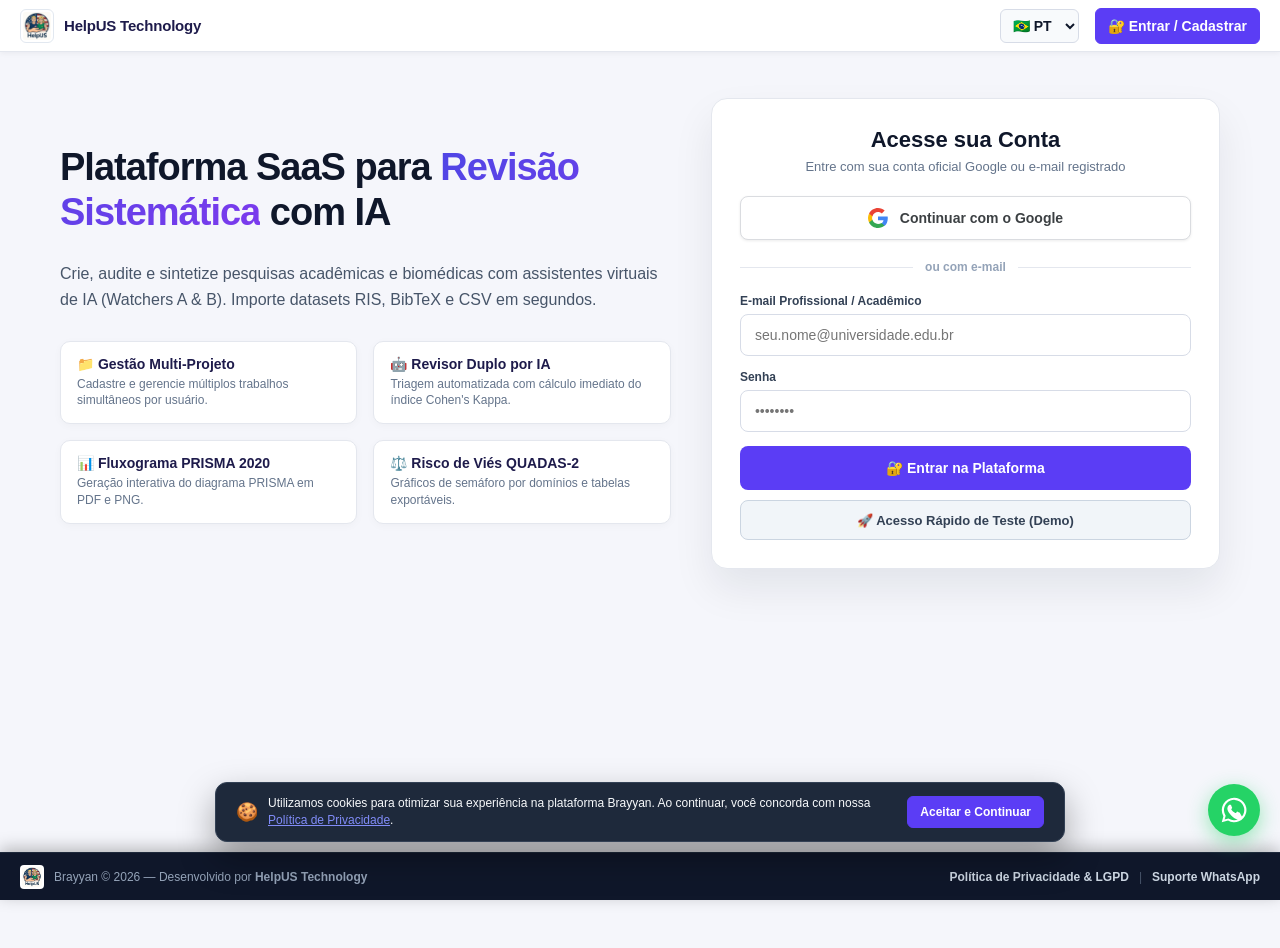
==== commit e88a18d2: "feat: landing screen with Google OAuth login, user dashboard for multi-project management, and route" ====
--- a/index.html
+++ b/index.html
@@ -5,649 +5,601 @@
 <meta name='viewport' content='width=device-width,initial-scale=1'>
 <title data-i18n="title">Brayyan — Revisão Sistemática com IA | HelpUS Technology</title>
 <link rel='stylesheet' href='/rayyan.css'>
+<script src="https://accounts.google.com/gsi/client" async defer></script>
 </head>
 <body>
-<header class='header'>
-  <div class='headerBrand'>
-    <img src='/helpus-logo.jpg' alt='HelpUS Technology' class='helpusHeaderLogo'>
-    <span class='headerBrandText'>HelpUS Technology</span>
-  </div>
-  <div class='headerUserSection'>
-    <button class='btn' onclick='openProjectsModal()' style='height:34px;font-size:13px'>📁 Meus Projetos</button>
-    <button class='btn primary' onclick='openCreateProjectModal()' style='height:34px;font-size:13px'>➕ Nova Revisão</button>
-    <div class='langSelectorWrap'>
-      <select id='langSelect' class='langSelect' onchange='changeLanguage(this.value)'>
-        <option value='pt' selected>🇧🇷 PT</option>
-        <option value='en'>🇺🇸 EN</option>
-        <option value='es'>🇪🇸 ES</option>
-      </select>
-    </div>
-    <div class='avatar' title='Wagner Santos'>WS</div>
-  </div>
-</header>
-
-<main class='page'>
-  <div class='projectHeaderCard'>
-    <div class='projectTitleRow'>
-      <div class='projectTitleGroup'>
-        <div class='logo'>B</div>
-        <div class='crown'>*</div>
-        <div class='titleWrap'>
-          <span data-i18n="headerTitle">IA-ECG Doenças Cardíacas Estruturais - Grupo 2 PubMed</span>
-          <span class='helpusBadge' data-i18n="helpusBadge">HelpUS Technology</span>
-          <span class='editIcon' data-i18n="edit">editar</span>
-        </div>
-      </div>
-      <div class='projectActionsGroup'>
-        <button class='btn primary' data-i18n="upgrade">Upgrade / Planos</button>
-        <button class='btn' data-i18n="needHelp">Precisa de ajuda?</button>
-        <button class='btn iconBtn'>?</button>
-        <button class='btn iconBtn'>cfg</button>
-        <div class='subToolsInline'>
-          <span style='font-weight:700' data-i18n="blindMode">Modo cego (Blind mode)</span>
-          <span class='switch'><i></i></span>
-          <button class='btn' data-go='criteria' data-i18n="screeningCriteria">Critérios de triagem</button>
-          <button class='btn iconBtn'>...</button>
-        </div>
-      </div>
-    </div>
-    
-    <nav class='tabs' id='tabs'>
-      <button class='tab active' data-tab='overview' data-i18n="tabOverview">Visão Geral</button>
-      <button class='tab' data-tab='reviewdata' data-i18n="tabReviewData">Dados da Revisão</button>
-      <button class='tab' data-tab='screening' data-i18n="tabScreening">Triagem (Screening)</button>
-      <button class='tab' data-tab='fulltext' data-i18n="tabFullText">Texto Completo</button>
-      <button class='tab' data-tab='extraction' data-i18n="tabExtraction">Extração de Dados</button>
-      <button class='tab' data-tab='risk' data-i18n="tabRisk">Risco de Viés</button>
-      <button class='tab' data-tab='practical' data-i18n="tabPractical">MVP Prático</button>
-      <button class='tab' data-tab='operational' data-i18n="tabOperational">Operacional (Ao Vivo)</button>
-    </nav>
-    
-    <div class='updateBar'>
-      <span data-i18n="updateBarMsg">Mantenha-se atualizado com as revisões da equipe</span>
-      <div class='updateBarButtons'>
-        <button class='btn' data-i18n="btnEditData">Editar dados</button>
-        <button class='btn' data-i18n="btnInvite">Convidar membros</button>
-        <button class='btn' data-i18n="btnPrisma">Fluxo PRISMA</button>
-      </div>
-    </div>
-  </div>
-<section id='overview' class='view active'>
-<div class='grid overviewGrid'>
-<div class='card'><div class='cardHead'><h2 data-i18n="cardReviewInfo">Informações da Revisão</h2></div><div class='cardBody'>
-<div class='infoRow'><div class='bubble bPurple'>i</div><div class='label' data-i18n="lblReviewTitle">Título da Revisão:</div><div data-i18n="headerTitle">IA-ECG Doenças Cardíacas Estruturais - Grupo 2 PubMed</div></div>
-<div class='infoRow'><div class='bubble bGreen'>T</div><div class='label' data-i18n="lblReviewType">Tipo de Revisão:</div><div data-i18n="lblReviewTypeVal">Revisão Sistemática com Meta-Análise</div></div>
-<div class='infoRow'><div class='bubble bGold'>D</div><div class='label' data-i18n="lblDomain">Domínio:</div><div data-i18n="lblDomainVal">Biomedicina / Cardiologia Digital</div></div>
-<div class='infoRow'><div class='bubble bRed'>D</div><div class='label' data-i18n="lblDesc">Descrição:</div><div class='muted' data-i18n="lblDescVal">Revisão sistemática e meta-análise sobre a acurácia diagnóstica de eletrocardiografia aprimorada por inteligência artificial para detecção de doenças cardíacas estruturais.</div></div>
-</div></div>
-<div class='card'><div class='cardHead'><h2 data-i18n="cardDataSummary">Resumo dos Dados</h2></div><div class='cardBody summaryCards'>
-<div class='metric'><div class='name' data-i18n="lblImportedRefs">Referências Importadas</div><div class='num'>3.578</div><button class='btn soft' data-i18n="btnAddRefs">Adicionar Referências</button></div>
-<div class='metric'><div class='name' data-i18n="lblTotalDupes">Total de Duplicatas</div><div class='num'>38</div><button class='btn soft' data-i18n="btnDetectDupes">Detectar Duplicatas</button></div>
-<div class='metric'><div class='name' data-i18n="lblUnresolved">Não Resolvidos</div><div class='num'>0</div><button class='btn disabled' data-i18n="btnContinueResolving">Continuar Resolução</button></div>
-<div class='metric statusList'><div class='statusItem'><span data-i18n="lblResolved">Resolvidos</span> <b>19</b></div><div class='statusItem'><span data-i18n="lblNotDuplicate">Não Duplicados</span> <b>6</b></div><div class='statusItem'><span data-i18n="lblDeleted">Excluídos</span> <b>13</b></div></div>
-</div></div>
-</div>
-<div class='card' style='margin-top:14px'><div class='cardHead'><h2 data-i18n="cardMembers">Membros da Equipe</h2></div><table class='table'><thead><tr><th data-i18n="thName">Nome</th><th data-i18n="thEmail">E-mail</th><th data-i18n="thRole">Função</th><th data-i18n="thStatus">Status</th></tr></thead><tbody><tr><td><div class='memberCell'><span class='memberAvatar'>WS</span>Wagner Santos</div></td><td>wagner.redes@gmail.com</td><td data-i18n="roleOwner">Proprietário / Revisor Líder</td><td><span class='ok' data-i18n="statusActive">Ativo</span></td></tr><tr><td><div class='memberCell'><span class='memberAvatar'>WA</span>Watcher A (IA)</div></td><td>watcher.a@helpusbr.com</td><td data-i18n="roleAiWatcher">Revisor Automatizado (IA)</td><td><span class='ok' data-i18n="statusActive">Ativo</span></td></tr><tr><td><div class='memberCell'><span class='memberAvatar'>WB</span>Watcher B (IA)</div></td><td>watcher.b@helpusbr.com</td><td data-i18n="roleAiWatcher">Revisor Automatizado (IA)</td><td><span class='ok' data-i18n="statusActive">Ativo</span></td></tr></tbody></table></div>
-<div class='grid progressGrid' style='margin-top:14px'>
-<div class='card'><div class='cardHead'><h2 data-i18n="cardProgress">Seu Progresso de Triagem</h2></div><div class='cardBody progressBody'><div><div class='donut'><span>100%</span></div><div class='legend'><span><i class='dot red'></i><span data-i18n="donutExcluded">Excluídos</span> (2.692)</span><span><i class='dot orange'></i><span data-i18n="donutMaybe">Conflitos</span> (81)</span><span><i class='dot green'></i><span data-i18n="donutIncluded">Incluídos</span> (886)</span></div></div><div class='bigCenter'><div class='time' data-i18n="progressTitle">Triagem Automatizada por IA Finalizada</div><div class='big' data-i18n="progressBig">3.578 Artigos Triados</div><button class='btn primary' data-go='screening' data-i18n="btnViewArticles">Ver Lista de Artigos</button><div class='muted' style='margin-top:18px' data-i18n="progressMuted">3.578 de 3.578 Artigos Processados com Sucesso</div></div></div></div>
-<div class='card'><div class='cardHead'><h2 data-i18n="cardScreeningSummary">Resumo da Triagem</h2></div><div class='cardBody'><div class='statusItem'><span data-i18n="lblPendingConflicts">Conflitos Pendentes</span><b>81</b></div><div class='statusItem'><span data-i18n="lblAiAgreement">Concordância da IA</span><b>97.74%</b></div><div class='statusItem'><span data-i18n="lblKappa">Coeficiente Kappa</span><b data-i18n="kappaVal">0.9479 (Excelente)</b></div><div class='progressLine'></div><div class='muted'><span class='warn'>!</span><span data-i18n="auditWarn">81 artigos necessitam de auditoria humana final para resolução de divergências entre os Watchers de IA.</span></div></div></div>
-</div>
-</section>
-<section id='reviewdata' class='view'>
-<div class='grid dataGrid'>
-<div class='card'><div class='cardHead'><h2 data-i18n="cardImportedData">Conjuntos de Dados Importados</h2></div><div class='cardBody'><div class='metric'><div class='name' data-i18n="lblBaseInfo">Base PubMed + Scopus + IEEE</div><div class='num'>3.578</div><button class='btn soft' data-i18n="btnImportCsv">Importar Novo CSV</button></div></div></div>
-<div class='card'><div class='cardHead'><h2 data-i18n="cardDbStatus">Status do Banco de Dados</h2></div><div class='cardBody'><div class='statusItem'><span data-i18n="lblSqliteReady">Registros SQLite</span> <b data-i18n="lblSqliteVal">Prontos (3.578)</b></div><div class='statusItem'><span data-i18n="lblAiRows">Linhas de Triagem IA</span> <b data-i18n="lblAiRowsVal">Processadas</b></div><div class='miniChart'><div class='bar p' style='height:80%'></div><div class='bar g' style='height:38%'></div><div class='bar o' style='height:55%'></div></div></div></div>
-</div>
-</section>
-<section id='screening' class='view'>
-<div class='grid screeningLayout'>
-<aside class='card'><div class='filterBox'><h4 data-i18n="keywordsTitle">Palavras-chave</h4><div class='chip include'><span data-i18n="kwIncludeEcg">Incluir ECG</span> <b>892</b></div><div class='chip include'><span data-i18n="kwIncludeAi">Incluir IA</span> <b>741</b></div><div class='chip exclude'><span data-i18n="kwExcludeAnimal">Excluir animal</span> <b>118</b></div><div class='chip maybe'><span data-i18n="kwMaybeValidation">Talvez validação</span> <b>304</b></div></div></aside>
-<section class='card'><div class='cardHead'><h2 data-i18n="cardArticlesToScreen">Artigos para triar</h2>
-<select id='confidenceFilter' style='padding:4px 8px;border:1px solid var(--line2);border-radius:6px;font-size:12px' onchange='filterArticlesByConfidence(this.value)'><option value='0'>Confiança IA: Todas</option><option value='0.9'>Confiança > 90%</option><option value='0.8'>Confiança > 80%</option></select>
-<button class='btn soft' id='loadArticlesBtnScreening' type='button' data-i18n="btnSortRelevance">Atualizar Lista</button></div>
-<div id='screeningArticleList' style='max-height:650px;overflow-y:auto'></div>
-</section>
-<section class='card'><div class='cardHead'><h2 data-i18n="cardArticleDetails">Detalhes do artigo</h2><span class='muted' style='font-size:11px'>⌨️ Atalhos: [1] Incluir | [2] Talvez | [3] Excluir | [U] Desfazer</span></div><div class='cardBody'><div id='detailTitle' class='detailTitle' data-i18n="lblSelectArticle">Selecione um artigo</div><p class='abstract' id='detailAbstract'></p><p><span class='pill'>ECG</span><span class='pill'>Inteligência Artificial</span><span class='pill'>Acurácia Diagnóstica</span><span class='pill'>Doença Cardíaca Estrutural</span></p><div class='statusItem'><span data-i18n="lblAuthors">Autores</span> <b id='detailAuthors'>-</b></div><div class='statusItem'><span data-i18n="lblJournal">Periódico</span> <b id='detailJournal'>-</b></div><div class='statusItem'><span data-i18n="lblYear">Ano</span> <b id='detailYear'>-</b></div><div class='statusItem'><span data-i18n="lblDoi">DOI</span> <b id='detailDoi'>-</b></div><div class='statusItem'><span data-i18n="lblDecisionA">Decisão Watcher A</span> <b id='detailWatcherA'>-</b></div><div class='statusItem'><span data-i18n="lblDecisionB">Decisão Watcher B</span> <b id='detailWatcherB'>-</b></div><div class='statusItem'><span data-i18n="lblCompStatus">Status de Comparação</span> <b id='detailStatus'>-</b></div><div class='decisionBar'><button class='decision inc' data-live-decision='include' type='button' data-i18n="btnInclude">Incluir [1]</button><button class='decision may' data-live-decision='maybe' type='button' data-i18n="btnMaybe">Talvez [2]</button><button class='decision exc' data-live-decision='exclude' type='button' data-i18n="btnExclude">Excluir [3]</button><button class='btn' type='button' onclick='undoLastDecision()' title='Desfazer última decisão [U]'>↩ Desfazer</button></div></div></section>
-</div>
-</section>
-<section id='criteria' class='view'>
-<div class='card'><div class='cardHead'><h2 data-i18n="cardCriteria">Critérios de triagem</h2></div><div class='cardBody'><div class='criteriaTabs'><div class='on' data-i18n="tabInclusion">Inclusão</div><div data-i18n="tabExclusion">Exclusão</div></div><div class='criteriaTitle' data-i18n="criteriaIncTitle">Incluir estudos quando:</div><div class='criteriaText' data-i18n="criteriaIncText">A população inclui adultos ou coortes clínicas avaliadas com eletrocardiografia; o teste do estudo envolve inteligência artificial, aprendizado de máquina, rede neural ou interpretação automatizada de ECG; o desfecho alvo inclui doença cardíaca estrutural, cardiomiopatia, valvopatia, disfunção ventricular, hipertrofia ou fenótipos relacionados.</div><div class='criteriaTitle' data-i18n="criteriaExcTitle">Excluir estudos quando:</div><div class='criteriaText' data-i18n="criteriaExcText">Estudos sem dados de ECG, sem métodos de IA, estudos exclusivamente em animais, editoriais ou comentários não diagnósticos.</div></div></div>
-</section>
-<section id='fulltext' class='view'>
-  <div class='grid' style='gap:16px'>
-    <div class='card'>
-      <div class='cardHead'>
-        <h2 data-i18n="fulltextTitle">Triagem de Texto Completo (Full-Text Assessment)</h2>
-        <button class='btn primary' onclick='openUploadPdfModal()'>+ Upload de PDFs / Artigos</button>
-      </div>
-      <div class='cardBody'>
-        <p class='muted' style='margin-top:0'>
-          Avaliação de elegibilidade dos 886 artigos em texto completo com verificação de critérios PICO e laudos ecocardiográficos de referência.
-        </p>
-        <div class='summaryCards' style='margin-top:14px'>
-          <div class='metric'>
-            <div class='name'>Artigos em Texto Completo</div>
-            <div class='num'>886</div>
-          </div>
-          <div class='metric'>
-            <div class='name'>PDFs Anexados</div>
-            <div class='num' style='color:#6366f1'>142</div>
-          </div>
-          <div class='metric'>
-            <div class='name'>Aprovados para Síntese</div>
-            <div class='num' style='color:#16a34a'>128</div>
-          </div>
-          <div class='metric'>
-            <div class='name'>Excluídos no Texto Completo</div>
-            <div class='num' style='color:#dc2626'>14</div>
-          </div>
-        </div>
-      </div>
-    </div>
-
-    <div class='card'>
-      <div class='cardHead'>
-        <h2>Documentos e PDFs para Auditoria</h2>
-        <input type='text' id='searchFulltext' placeholder='Buscar por artigo ou DOI...' style='padding:6px 12px;border:1px solid var(--line2);border-radius:6px;width:240px;font-size:13px' oninput='filterFulltextTable(this.value)'>
-      </div>
-      <div style='overflow-x:auto'>
-        <table class='table' id='fulltextTable'>
+
+<!-- LANDING & LOGIN SCREEN -->
+<div id='landingScreen' class='screenView'>
+  <header class='header'>
+    <div class='headerBrand'>
+      <img src='/helpus-logo.jpg' alt='HelpUS Technology' class='helpusHeaderLogo'>
+      <span class='headerBrandText'>HelpUS Technology</span>
+    </div>
+    <div class='headerUserSection'>
+      <div class='langSelectorWrap'>
+        <select class='langSelect' onchange='changeLanguage(this.value)'>
+          <option value='pt' selected>🇧🇷 PT</option>
+          <option value='en'>🇺🇸 EN</option>
+          <option value='es'>🇪🇸 ES</option>
+        </select>
+      </div>
+      <button class='btn primary' onclick='scrollToAuthCard()'>🔐 Entrar / Cadastrar</button>
+    </div>
+  </header>
+
+  <div class='landingContainer'>
+    <div class='landingHeroLeft'>
+      <h1 class='landingHeroTitle'>
+        Plataforma SaaS para <span>Revisão Sistemática</span> com IA
+      </h1>
+      <p class='landingHeroSubtitle'>
+        Crie, audite e sintetize pesquisas acadêmicas e biomédicas com assistentes virtuais de IA (Watchers A & B). Importe datasets RIS, BibTeX e CSV em segundos.
+      </p>
+
+      <div class='landingFeaturesList'>
+        <div class='landingFeatureItem'>
+          <h4>📁 Gestão Multi-Projeto</h4>
+          <p>Cadastre e gerencie múltiplos trabalhos simultâneos por usuário.</p>
+        </div>
+        <div class='landingFeatureItem'>
+          <h4>🤖 Revisor Duplo por IA</h4>
+          <p>Triagem automatizada com cálculo imediato do índice Cohen's Kappa.</p>
+        </div>
+        <div class='landingFeatureItem'>
+          <h4>📊 Fluxograma PRISMA 2020</h4>
+          <p>Geração interativa do diagrama PRISMA em PDF e PNG.</p>
+        </div>
+        <div class='landingFeatureItem'>
+          <h4>⚖️ Risco de Viés QUADAS-2</h4>
+          <p>Gráficos de semáforo por domínios e tabelas exportáveis.</p>
+        </div>
+      </div>
+    </div>
+
+    <div class='landingHeroRight' id='authCardSection'>
+      <div class='authCard'>
+        <div class='authCardHeader'>
+          <h2>Acesse sua Conta</h2>
+          <p>Entre com sua conta oficial Google ou e-mail registrado</p>
+        </div>
+
+        <!-- Official Google Sign-In Button -->
+        <button type='button' class='btnGoogleLogin' onclick='handleGoogleSignIn()'>
+          <svg class='googleIconSvg' viewBox='0 0 24 24'>
+            <path fill='#4285F4' d='M23.745 12.27c0-.7-.06-1.4-.19-2.07H12v4.51h6.6c-.29 1.52-1.14 2.82-2.4 3.68v3.05h3.88c2.27-2.09 3.665-5.17 3.665-9.17z'/>
+            <path fill='#34A853' d='M12 24c3.24 0 5.95-1.08 7.93-2.91l-3.88-3.05c-1.08.72-2.45 1.16-4.05 1.16-3.12 0-5.77-2.11-6.72-4.96H1.29v3.15C3.26 21.3 7.31 24 12 24z'/>
+            <path fill='#FBBC05' d='M5.28 14.24c-.25-.72-.38-1.49-.38-2.24s.13-1.52.38-2.24V6.61H1.29C.47 8.24 0 10.06 0 12s.47 3.76 1.29 5.39l3.99-3.15z'/>
+            <path fill='#EA4335' d='M12 4.75c1.77 0 3.35.61 4.6 1.8l3.42-3.42C17.95 1.19 15.24 0 12 0 7.31 0 3.26 2.7 1.29 6.61l3.99 3.15c.95-2.85 3.6-4.96 6.72-4.96z'/>
+          </svg>
+          Continuar com o Google
+        </button>
+
+        <div class='authDivider'><span>ou com e-mail</span></div>
+
+        <form class='authForm' onsubmit='handleEmailLogin(event)'>
+          <div class='authField'>
+            <label for='loginEmail'>E-mail Profissional / Acadêmico</label>
+            <input type='email' id='loginEmail' class='authInput' placeholder='seu.nome@universidade.edu.br' required>
+          </div>
+          <div class='authField'>
+            <label for='loginPassword'>Senha</label>
+            <input type='password' id='loginPassword' class='authInput' placeholder='••••••••' required>
+          </div>
+          <button type='submit' class='authSubmitBtn'>🔐 Entrar na Plataforma</button>
+        </form>
+
+        <button type='button' class='authDemoBtn' onclick='handleGuestLogin()'>🚀 Acesso Rápido de Teste (Demo)</button>
+      </div>
+    </div>
+  </div>
+</div>
+
+<!-- DASHBOARD SCREEN (Multi-Project Hub for Logged-In User) -->
+<div id='dashboardScreen' class='screenView hidden'>
+  <header class='header'>
+    <div class='headerBrand'>
+      <img src='/helpus-logo.jpg' alt='HelpUS Technology' class='helpusHeaderLogo'>
+      <span class='headerBrandText'>HelpUS Technology</span>
+    </div>
+    <div class='headerUserSection'>
+      <button class='btn primary' onclick='openCreateProjectModal()' style='height:34px;font-size:13px'>➕ Nova Revisão</button>
+      <div class='langSelectorWrap'>
+        <select class='langSelect' onchange='changeLanguage(this.value)'>
+          <option value='pt' selected>🇧🇷 PT</option>
+          <option value='en'>🇺🇸 EN</option>
+          <option value='es'>🇪🇸 ES</option>
+        </select>
+      </div>
+      <div class='userProfileHeader'>
+        <div class='avatar' id='dashUserAvatar'>WS</div>
+        <span class='userNameSpan' id='dashUserName'>Wagner Santos</span>
+        <button class='btn soft' onclick='handleLogout()' style='height:32px;font-size:12px'>🚪 Sair</button>
+      </div>
+    </div>
+  </header>
+
+  <div class='dashboardContainer'>
+    <div class='dashHeroBanner'>
+      <div class='dashHeroText'>
+        <h1 id='dashGreetingTitle'>Minhas Revisões Sistemáticas</h1>
+        <p id='dashGreetingSub'>Gerencie seus trabalhos cadastrados, importe arquivos RIS/BibTeX/CSV e monitore relatórios de triagem com IA.</p>
+      </div>
+      <button class='btn primary btnLg' onclick='openCreateProjectModal()'>➕ Cadastrar Novo Trabalho</button>
+    </div>
+
+    <div class='dashProjectsSection'>
+      <div class='dashProjectsHeader'>
+        <h2>📁 Seus Trabalhos Registrados</h2>
+      </div>
+      <div class='projectsGrid' id='dashboardProjectsGrid'>
+        <!-- Dynamic Cards -->
+      </div>
+    </div>
+  </div>
+</div>
+
+<!-- WORKSPACE SCREEN (Active Systematic Review) -->
+<div id='workspaceScreen' class='screenView hidden'>
+  <header class='header'>
+    <div class='headerBrand'>
+      <button class='btn' onclick='showDashboardScreen()' style='height:34px;font-size:13px;font-weight:700'>← Minhas Revisões</button>
+      <img src='/helpus-logo.jpg' alt='HelpUS Technology' class='helpusHeaderLogo'>
+      <span class='headerBrandText'>HelpUS Technology</span>
+    </div>
+    <div class='headerUserSection'>
+      <button class='btn' onclick='openProjectsModal()' style='height:34px;font-size:13px'>📁 Alternar Projeto</button>
+      <button class='btn primary' onclick='openCreateProjectModal()' style='height:34px;font-size:13px'>➕ Nova Revisão</button>
+      <div class='langSelectorWrap'>
+        <select class='langSelect' onchange='changeLanguage(this.value)'>
+          <option value='pt' selected>🇧🇷 PT</option>
+          <option value='en'>🇺🇸 EN</option>
+          <option value='es'>🇪🇸 ES</option>
+        </select>
+      </div>
+      <div class='avatar' id='headerWorkspaceAvatar' title='Perfil User'>WS</div>
+      <button class='btn soft' onclick='handleLogout()' style='height:30px;font-size:11px;padding:0 8px'>Sair</button>
+    </div>
+  </header>
+
+  <main class='page'>
+    <div class='projectHeaderCard'>
+      <div class='projectTitleRow'>
+        <div class='projectTitleGroup'>
+          <div class='logo'>B</div>
+          <div class='crown'>*</div>
+          <div class='titleWrap'>
+            <span data-i18n="headerTitle">IA-ECG Doenças Cardíacas Estruturais - Grupo 2 PubMed</span>
+            <span class='helpusBadge' data-i18n="helpusBadge">HelpUS Technology</span>
+            <span class='editIcon' data-i18n="edit">editar</span>
+          </div>
+        </div>
+        <div class='projectActionsGroup'>
+          <button class='btn primary' data-i18n="upgrade">Upgrade / Planos</button>
+          <button class='btn' data-i18n="needHelp">Precisa de ajuda?</button>
+          <button class='btn iconBtn'>?</button>
+          <button class='btn iconBtn'>cfg</button>
+          <div class='subToolsInline'>
+            <span style='font-weight:700' data-i18n="blindMode">Modo cego (Blind mode)</span>
+            <span class='switch'><i></i></span>
+            <button class='btn' data-go='criteria' data-i18n="screeningCriteria">Critérios de triagem</button>
+            <button class='btn iconBtn'>...</button>
+          </div>
+        </div>
+      </div>
+      
+      <nav class='tabs' id='tabs'>
+        <button class='tab active' data-tab='overview' data-i18n="tabOverview">Visão Geral</button>
+        <button class='tab' data-tab='reviewdata' data-i18n="tabReviewData">Dados da Revisão</button>
+        <button class='tab' data-tab='screening' data-i18n="tabScreening">Triagem (Screening)</button>
+        <button class='tab' data-tab='fulltext' data-i18n="tabFullText">Texto Completo</button>
+        <button class='tab' data-tab='extraction' data-i18n="tabExtraction">Extração de Dados</button>
+        <button class='tab' data-tab='risk' data-i18n="tabRisk">Risco de Viés</button>
+        <button class='tab' data-tab='practical' data-i18n="tabPractical">MVP Prático</button>
+        <button class='tab' data-tab='operational' data-i18n="tabOperational">Operacional (Ao Vivo)</button>
+      </nav>
+      
+      <div class='updateBar'>
+        <span data-i18n="updateBarMsg">Mantenha-se atualizado com as revisões da equipe</span>
+        <div class='updateBarButtons'>
+          <button class='btn' data-i18n="btnEditData">Editar dados</button>
+          <button class='btn' data-i18n="btnInvite">Convidar membros</button>
+          <button class='btn' data-i18n="btnPrisma">Fluxo PRISMA</button>
+        </div>
+      </div>
+    </div>
+
+    <section id='overview' class='view active'>
+      <div class='grid overviewGrid'>
+        <div class='card'>
+          <div class='cardHead'><h2 data-i18n="cardReviewInfo">Informações da Revisão</h2></div>
+          <div class='cardBody'>
+            <div class='infoRow'><div class='bubble bPurple'>i</div><div class='label' data-i18n="lblReviewTitle">Título da Revisão:</div><div data-i18n="headerTitle">IA-ECG Doenças Cardíacas Estruturais - Grupo 2 PubMed</div></div>
+            <div class='infoRow'><div class='bubble bGreen'>T</div><div class='label' data-i18n="lblReviewType">Tipo de Revisão:</div><div data-i18n="lblReviewTypeVal">Revisão Sistemática com Meta-Análise</div></div>
+            <div class='infoRow'><div class='bubble bGold'>D</div><div class='label' data-i18n="lblDomain">Domínio:</div><div data-i18n="lblDomainVal">Biomedicina / Cardiologia Digital</div></div>
+            <div class='infoRow'><div class='bubble bRed'>D</div><div class='label' data-i18n="lblDesc">Descrição:</div><div class='muted' data-i18n="lblDescVal">Revisão sistemática e meta-análise sobre a acurácia diagnóstica de eletrocardiografia aprimorada por inteligência artificial para detecção de doenças cardíacas estruturais.</div></div>
+          </div>
+        </div>
+        <div class='card'>
+          <div class='cardHead'><h2 data-i18n="cardDataSummary">Resumo dos Dados</h2></div>
+          <div class='cardBody summaryCards'>
+            <div class='metric'><div class='name' data-i18n="lblImportedRefs">Referências Importadas</div><div class='num'>3.578</div><button class='btn soft' data-i18n="btnAddRefs">Adicionar Referências</button></div>
+            <div class='metric'><div class='name' data-i18n="lblTotalDupes">Total de Duplicatas</div><div class='num'>38</div><button class='btn soft' data-i18n="btnDetectDupes">Detectar Duplicatas</button></div>
+            <div class='metric'><div class='name' data-i18n="lblUnresolved">Não Resolvidos</div><div class='num'>0</div><button class='btn disabled' data-i18n="btnContinueResolving">Continuar Resolução</button></div>
+            <div class='metric statusList'><div class='statusItem'><span data-i18n="lblResolved">Resolvidos</span> <b>19</b></div><div class='statusItem'><span data-i18n="lblNotDuplicate">Não Duplicados</span> <b>6</b></div><div class='statusItem'><span data-i18n="lblDeleted">Excluídos</span> <b>13</b></div></div>
+          </div>
+        </div>
+      </div>
+      <div class='card' style='margin-top:14px'>
+        <div class='cardHead'><h2 data-i18n="cardMembers">Membros da Equipe</h2></div>
+        <table class='table'>
           <thead>
-            <tr>
-              <th>ID</th>
-              <th>Título do Estudo</th>
-              <th>Arquivo PDF</th>
-              <th>Status do Texto</th>
-              <th>Razão de Exclusão</th>
-              <th>Revisor Responsável</th>
-              <th>Ação</th>
-            </tr>
+            <tr><th data-i18n="thName">Nome</th><th data-i18n="thEmail">E-mail</th><th data-i18n="thRole">Função</th><th data-i18n="thStatus">Status</th></tr>
           </thead>
-          <tbody id='fulltextTbody'>
-            <!-- Preenchido via JavaScript -->
+          <tbody>
+            <tr><td><div class='memberCell'><span class='memberAvatar'>WS</span>Wagner Santos</div></td><td>wagner.redes@gmail.com</td><td data-i18n="roleOwner">Proprietário / Revisor Líder</td><td><span class='ok' data-i18n="statusActive">Ativo</span></td></tr>
+            <tr><td><div class='memberCell'><span class='memberAvatar'>WA</span>Watcher A (IA)</div></td><td>watcher.a@helpusbr.com</td><td data-i18n="roleAiWatcher">Revisor Automatizado (IA)</td><td><span class='ok' data-i18n="statusActive">Ativo</span></td></tr>
+            <tr><td><div class='memberCell'><span class='memberAvatar'>WB</span>Watcher B (IA)</div></td><td>watcher.b@helpusbr.com</td><td data-i18n="roleAiWatcher">Revisor Automatizado (IA)</td><td><span class='ok' data-i18n="statusActive">Ativo</span></td></tr>
           </tbody>
         </table>
       </div>
-    </div>
-  </div>
-</section>
-<section id='extraction' class='view'>
-  <div class='grid' style='gap:16px'>
-    <div class='card'>
-      <div class='cardHead'>
-        <h2 data-i18n="extractionTitle">Extração de Dados com IA & Auditoria</h2>
-        <div style='display:flex;gap:8px'>
-          <button class='btn primary' onclick='openExtractionModal()' data-i18n="btnConfigExtraction">Configurar Formulário</button>
-          <button class='btn' onclick='exportExtractionCsv()'>Exportar CSV</button>
-        </div>
-      </div>
-      <div class='cardBody'>
-        <p class='muted' style='margin-top:0'>
-          Formulário padronizado de extração automatizada de parâmetros clínicos, acurácia diagnóstica e arquitetura de IA em ECG.
-        </p>
-        <div class='summaryCards' style='margin-top:14px'>
-          <div class='metric'>
-            <div class='name'>Campos Ativos</div>
-            <div class='num' id='extActiveFieldsCount'>6</div>
-          </div>
-          <div class='metric'>
-            <div class='name'>Artigos Processados</div>
-            <div class='num' id='extExtractedCount'>886</div>
-          </div>
-          <div class='metric'>
-            <div class='name'>AUC / ROC Média</div>
-            <div class='num' style='color:#16a34a'>0.948</div>
-          </div>
-          <div class='metric'>
-            <div class='name'>Sensibilidade Média</div>
-            <div class='num' style='color:#2563eb'>92.4%</div>
-          </div>
-        </div>
-      </div>
-    </div>
-
-    <div class='card'>
-      <div class='cardHead'>
-        <h2>Tabela de Evidências Extraídas (Artigos Incluídos)</h2>
-        <input type='text' id='searchExtraction' placeholder='Buscar no formulário...' style='padding:6px 12px;border:1px solid var(--line2);border-radius:6px;width:220px;font-size:13px' oninput='filterExtractionTable(this.value)'>
-      </div>
-      <div style='overflow-x:auto'>
-        <table class='table' id='extractionTable'>
-          <thead>
-            <tr>
-              <th>ID</th>
-              <th>Título do Estudo</th>
-              <th>População</th>
-              <th>Modalidade ECG</th>
-              <th>Arquitetura IA</th>
-              <th>AUC / ROC</th>
-              <th>Sens. / Espec.</th>
-              <th>Desfecho Alvo</th>
-              <th>Status</th>
-            </tr>
-          </thead>
-          <tbody id='extractionTbody'>
-            <!-- Preenchido via JavaScript -->
-          </tbody>
-        </table>
-      </div>
-    </div>
-  </div>
-</section>
-<section id='risk' class='view'>
-  <div class='grid' style='gap:16px'>
-    <div class='card'>
-      <div class='cardHead'>
-        <h2 data-i18n="riskTitle">Avaliação de Risco de Viés (QUADAS-2)</h2>
-        <div style='display:flex;gap:8px'>
-          <button class='btn primary' onclick='openRiskModal()' data-i18n="btnConfigRisk">Configurar QUADAS-2</button>
-          <button class='btn' onclick='exportRiskCsv()'>Exportar Relatório (CSV)</button>
-        </div>
-      </div>
-      <div class='cardBody'>
-        <p class='muted' style='margin-top:0'>
-          Ferramenta padronizada QUADAS-2 para avaliação rigorosa de risco de viés e aplicabilidade clínica em estudos de acurácia diagnóstica baseados em IA.
-        </p>
-        <div class='summaryCards' style='margin-top:14px'>
-          <div class='metric'>
-            <div class='name'>Baixo Risco Geral</div>
-            <div class='num' style='color:#16a34a'>78.4%</div>
-          </div>
-          <div class='metric'>
-            <div class='name'>Alguma Incerteza</div>
-            <div class='num' style='color:#d97706'>15.2%</div>
-          </div>
-          <div class='metric'>
-            <div class='name'>Alto Risco de Viés</div>
-            <div class='num' style='color:#dc2626'>6.4%</div>
-          </div>
-          <div class='metric'>
-            <div class='name'>Estudos Avaliados</div>
-            <div class='num' id='riskEvaluatedCount'>886</div>
-          </div>
-        </div>
-      </div>
-    </div>
-
-    <div class='card'>
-      <div class='cardHead'>
-        <h2>Resumo Proporcional por Domínio QUADAS-2</h2>
-      </div>
-      <div class='cardBody' style='display:flex;flex-direction:column;gap:14px'>
-        <div>
-          <div style='display:flex;justify-content:space-between;font-weight:700;margin-bottom:4px;font-size:13px'>
-            <span>D1. Seleção de Pacientes (Amostragem & Elegibilidade)</span>
-            <span style='color:#16a34a'>82% Baixo Risco</span>
-          </div>
-          <div style='display:flex;height:14px;border-radius:7px;overflow:hidden;background:#e2e8f0'>
-            <div style='width:82%;background:#16a34a' title='82% Baixo Risco'></div>
-            <div style='width:12%;background:#f59e0b' title='12% Incerteza'></div>
-            <div style='width:6%;background:#ef4444' title='6% Alto Risco'></div>
-          </div>
-        </div>
-
-        <div>
-          <div style='display:flex;justify-content:space-between;font-weight:700;margin-bottom:4px;font-size:13px'>
-            <span>D2. Teste Índice (Cegamento do Modelo de IA)</span>
-            <span style='color:#16a34a'>88% Baixo Risco</span>
-          </div>
-          <div style='display:flex;height:14px;border-radius:7px;overflow:hidden;background:#e2e8f0'>
-            <div style='width:88%;background:#16a34a' title='88% Baixo Risco'></div>
-            <div style='width:8%;background:#f59e0b' title='8% Incerteza'></div>
-            <div style='width:4%;background:#ef4444' title='4% Alto Risco'></div>
-          </div>
-        </div>
-
-        <div>
-          <div style='display:flex;justify-content:space-between;font-weight:700;margin-bottom:4px;font-size:13px'>
-            <span>D3. Padrão de Referência (Ecocardiograma / RMN)</span>
-            <span style='color:#16a34a'>91% Baixo Risco</span>
-          </div>
-          <div style='display:flex;height:14px;border-radius:7px;overflow:hidden;background:#e2e8f0'>
-            <div style='width:91%;background:#16a34a' title='91% Baixo Risco'></div>
-            <div style='width:6%;background:#f59e0b' title='6% Incerteza'></div>
-            <div style='width:3%;background:#ef4444' title='3% Alto Risco'></div>
-          </div>
-        </div>
-
-        <div>
-          <div style='display:flex;justify-content:space-between;font-weight:700;margin-bottom:4px;font-size:13px'>
-            <span>D4. Fluxo e Tempo Inter-Exames (Intervalo ECG x Referência)</span>
-            <span style='color:#16a34a'>74% Baixo Risco</span>
-          </div>
-          <div style='display:flex;height:14px;border-radius:7px;overflow:hidden;background:#e2e8f0'>
-            <div style='width:74%;background:#16a34a' title='74% Baixo Risco'></div>
-            <div style='width:18%;background:#f59e0b' title='18% Incerteza'></div>
-            <div style='width:8%;background:#ef4444' title='8% Alto Risco'></div>
-          </div>
-        </div>
-
-        <div style='display:flex;gap:16px;justify-content:center;margin-top:8px;font-weight:700;font-size:12px'>
-          <span style='display:flex;align-items:center;gap:6px'><i class='dot' style='background:#16a34a'></i> Baixo Risco (Low Risk)</span>
-          <span style='display:flex;align-items:center;gap:6px'><i class='dot' style='background:#f59e0b'></i> Incerteza (Uncertain)</span>
-          <span style='display:flex;align-items:center;gap:6px'><i class='dot' style='background:#ef4444'></i> Alto Risco (High Risk)</span>
-        </div>
-      </div>
-    </div>
-
-    <div class='card'>
-      <div class='cardHead'>
-        <h2>Classificação QUADAS-2 por Estudo</h2>
-        <input type='text' id='searchRisk' placeholder='Buscar estudo na matriz QUADAS...' style='padding:6px 12px;border:1px solid var(--line2);border-radius:6px;width:240px;font-size:13px' oninput='filterRiskTable(this.value)'>
-      </div>
-      <div style='overflow-x:auto'>
-        <table class='table' id='riskTable'>
-          <thead>
-            <tr>
-              <th>ID</th>
-              <th>Título do Estudo</th>
-              <th>D1. Pacientes</th>
-              <th>D2. Teste IA</th>
-              <th>D3. Referência</th>
-              <th>D4. Fluxo/Tempo</th>
-              <th>Aplicabilidade</th>
-              <th>Avaliação Geral</th>
-            </tr>
-          </thead>
-          <tbody id='riskTbody'>
-            <!-- Preenchido via JavaScript -->
-          </tbody>
-        </table>
-      </div>
-    </div>
-  </div>
-</section>
-
-<section id='operational' class='view'>
-<div class='card'><div class='cardHead'><h2 data-i18n="tabOperational">Operacional (Ao Vivo)</h2></div><div class='cardBody'>
-<div class='opsGrid'>
-<div class="opsCard" style="grid-column:1/-1">
-  <h3 data-i18n="opWorkflowTitle">Fluxo de Trabalho Brayyan — Triagem e Auditoria por IA</h3>
-  <p data-i18n="opWorkflowText">Importe arquivos CSV, carregue artigos, resolva conflitos entre os Watchers A e B, registre a decisão final e exporte os resultados.</p>
-  <div class="liveControls">
-    <input id="csvFile" type="file" accept=".csv,text/csv">
-    <button class="btn primary" id="uploadCsvBtn" type="button" data-i18n="btnImportCsvAction">Importar CSV</button>
-    <button class="btn" id="refreshLiveBtn" type="button" data-i18n="btnRefreshData">Atualizar Dados</button>
-    <a class="btn" href="/api/export/csv" target="_blank" data-i18n="btnExportCsv">Exportar CSV Consolidado</a>
-  </div>
-
-  <div id="liveStatus" class="muted" style="margin-top:10px" data-i18n="lblReady">Pronto.</div>
-
-  <div class="summaryCards" style="margin-top:14px">
-    <div class="metric"><div class="name">Total</div><div class="num" id="liveTotal">3,578</div></div>
-    <div class="metric"><div class="name">Triados</div><div class="num" id="liveScreened">3,578</div></div>
-    <div class="metric"><div class="name">Incluídos</div><div class="num" id="liveIncluded">886</div></div>
-    <div class="metric"><div class="name">Conflitos</div><div class="num" id="liveConflicts">81</div></div>
-  </div>
-
-  <div class="grid screeningLayout" style="margin-top:14px">
-    <section class="card">
-      <div class="cardHead"><h2 data-i18n="cardLiveArticles">Artigos Carregados</h2><button class="btn soft" id="loadArticlesBtn" type="button" data-i18n="btnUpdate">Atualizar</button></div>
-      <div id="liveArticleList" class="cardBody"></div>
-    </section>
-
-    <section class="card">
-      <div class="cardHead"><h2 data-i18n="cardLiveDetails">Detalhes do Artigo Selecionado</h2></div>
-      <div class="cardBody">
-        <div id="liveDetailTitle" class="detailTitle" data-i18n="lblSelectArticle">Selecione um artigo</div>
-        <p id="liveDetailAbstract" class="abstract"></p>
-        <div class="statusItem"><span data-i18n="lblJournal">Periódico</span> <b id="liveDetailJournal"></b></div>
-        <div class="statusItem"><span data-i18n="lblYear">Ano</span> <b id="liveDetailYear"></b></div>
-        <div class="statusItem"><span data-i18n="lblDoi">DOI</span> <b id="liveDetailDoi"></b></div>
-        <div class="statusItem"><span data-i18n="lblDecisionA">Decisão Watcher A</span> <b id="liveDetailA"></b></div>
-        <div class="statusItem"><span data-i18n="lblDecisionB">Decisão Watcher B</span> <b id="liveDetailB"></b></div>
-        <div class="statusItem"><span data-i18n="lblCompStatus">Status de Comparação</span> <b id="liveDetailStatus"></b></div>
-        <textarea id="decisionNote" placeholder="Nota da decisão humana ou parecer técnico..." style="width:100%;min-height:70px;margin-top:12px"></textarea>
-        <div class="decisionBar">
-          <button class="decision inc" data-live-decision="include" type="button" data-i18n="btnInclude">Incluir</button>
-          <button class="decision may" data-live-decision="maybe" type="button" data-i18n="btnMaybe">Talvez</button>
-          <button class="decision exc" data-live-decision="exclude" type="button" data-i18n="btnExclude">Excluir</button>
-        </div>
-      </div>
-    </section>
-  </div>
-
-  <div class="card" style="margin-top:14px">
-    <div class="cardHead"><h2 data-i18n="cardLiveConflicts">Conflitos ao Vivo (Watcher A vs B)</h2><button class="btn soft" id="loadConflictsBtn" type="button" data-i18n="btnLoadConflicts">Carregar Conflitos</button></div>
-    <div id="liveConflictList" class="cardBody"></div>
-  </div>
-</div>
-</div></div></div>
-</section>
-</main>
-
-<footer class="footer">
-  <div class="footerBrand">
-    <img src="/helpus-logo.jpg" alt="HelpUS Logo" class="footerLogoSmall">
-    <span data-i18n="footerCopy">© 2026 HelpUS Technology. Todos os direitos reservados. Desenvolvido por HelpUS.</span>
-  </div>
-  <div class="footerRight">
-    <a href="javascript:void(0)" onclick="openPrivacyModal()" data-i18n="footerPrivacy">Política de Privacidade</a>
-    <span class="footerSep">|</span>
-    <a href="javascript:void(0)" onclick="openPrivacyModal()" data-i18n="footerTerms">Termos & LGPD</a>
+      <div class='grid progressGrid' style='margin-top:14px'>
+        <div class='card'>
+          <div class='cardHead'><h2 data-i18n="cardProgress">Seu Progresso de Triagem</h2></div>
+          <div class='cardBody progressBody'>
+            <div>
+              <div class='donut'><span>100%</span></div>
+              <div class='legend'><span><i class='dot red'></i><span data-i18n="donutExcluded">Excluídos</span> (2.692)</span><span><i class='dot orange'></i><span data-i18n="donutMaybe">Conflitos</span> (81)</span><span><i class='dot green'></i><span data-i18n="donutIncluded">Incluídos</span> (886)</span></div>
+            </div>
+            <div class='bigCenter'>
+              <div class='time' data-i18n="progressTitle">Triagem Automatizada por IA Finalizada</div>
+              <div class='big' data-i18n="progressBig">3.578 Artigos Triados</div>
+              <button class='btn primary' data-go='screening' data-i18n="btnViewArticles">Ver Lista de Artigos</button>
+              <div class='muted' style='margin-top:18px' data-i18n="progressMuted">3.578 de 3.578 Artigos Processados com Sucesso</div>
+            </div>
+          </div>
+        </div>
+        <div class='card'>
+          <div class='cardHead'><h2 data-i18n="cardScreeningSummary">Resumo da Triagem</h2></div>
+          <div class='cardBody'>
+            <div class='statusItem'><span data-i18n="lblPendingConflicts">Conflitos Pendentes</span><b>81</b></div>
+            <div class='statusItem'><span data-i18n="lblAiAgreement">Concordância da IA</span><b>97.74%</b></div>
+            <div class='statusItem'><span data-i18n="lblKappa">Coeficiente Kappa</span><b data-i18n="kappaVal">0.9479 (Excelente)</b></div>
+            <div class='progressLine'></div>
+            <div class='muted'><span class='warn'>!</span><span data-i18n="auditWarn">81 artigos necessitam de auditoria humana final para resolução de divergências entre os Watchers de IA.</span></div>
+          </div>
+        </div>
+      </div>
+    </section>
+
+    <section id='reviewdata' class='view'>
+      <div class='grid dataGrid'>
+        <div class='card'><div class='cardHead'><h2 data-i18n="cardImportedData">Conjuntos de Dados Importados</h2></div><div class='cardBody'><div class='metric'><div class='name' data-i18n="lblBaseInfo">Base PubMed + Scopus + IEEE</div><div class='num'>3.578</div><button class='btn soft' data-i18n="btnImportCsv">Importar Novo CSV</button></div></div></div>
+        <div class='card'><div class='cardHead'><h2 data-i18n="cardDbStatus">Status do Banco de Dados</h2></div><div class='cardBody'><div class='statusItem'><span data-i18n="lblSqliteReady">Registros SQLite</span> <b data-i18n="lblSqliteVal">Prontos (3.578)</b></div><div class='statusItem'><span data-i18n="lblAiRows">Linhas de Triagem IA</span> <b data-i18n="lblAiRowsVal">Processadas</b></div><div class='miniChart'><div class='bar p' style='height:80%'></div><div class='bar g' style='height:38%'></div><div class='bar o' style='height:55%'></div></div></div></div>
+      </div>
+    </section>
+
+    <section id='screening' class='view'>
+      <div class='grid screeningLayout'>
+        <aside class='card'><div class='filterBox'><h4 data-i18n="keywordsTitle">Palavras-chave</h4><div class='chip include'><span data-i18n="kwIncludeEcg">Incluir ECG</span> <b>892</b></div><div class='chip include'><span data-i18n="kwIncludeAi">Incluir IA</span> <b>741</b></div><div class='chip exclude'><span data-i18n="kwExcludeAnimal">Excluir animal</span> <b>118</b></div><div class='chip maybe'><span data-i18n="kwMaybeValidation">Talvez validação</span> <b>304</b></div></div></aside>
+        <section class='card'><div class='cardHead'><h2 data-i18n="cardArticlesToScreen">Artigos para triar</h2>
+        <select id='confidenceFilter' style='padding:4px 8px;border:1px solid var(--line2);border-radius:6px;font-size:12px' onchange='filterArticlesByConfidence(this.value)'><option value='0'>Confiança IA: Todas</option><option value='0.9'>Confiança > 90%</option><option value='0.8'>Confiança > 80%</option></select>
+        <button class='btn soft' id='loadArticlesBtnScreening' type='button' data-i18n="btnSortRelevance">Atualizar Lista</button></div>
+        <div id='screeningArticleList' style='max-height:650px;overflow-y:auto'></div>
+        </section>
+        <section class='card'><div class='cardHead'><h2 data-i18n="cardArticleDetails">Detalhes do artigo</h2><span class='muted' style='font-size:11px'>⌨️ Atalhos: [1] Incluir | [2] Talvez | [3] Excluir | [U] Desfazer</span></div><div class='cardBody'><div id='detailTitle' class='detailTitle' data-i18n="lblSelectArticle">Selecione um artigo</div><p class='abstract' id='detailAbstract'></p><p><span class='pill'>ECG</span><span class='pill'>Inteligência Artificial</span><span class='pill'>Acurácia Diagnóstica</span><span class='pill'>Doença Cardíaca Estrutural</span></p><div class='statusItem'><span data-i18n="lblAuthors">Autores</span> <b id='detailAuthors'>-</b></div><div class='statusItem'><span data-i18n="lblJournal">Periódico</span> <b id='detailJournal'>-</b></div><div class='statusItem'><span data-i18n="lblYear">Ano</span> <b id='detailYear'>-</b></div><div class='statusItem'><span data-i18n="lblDoi">DOI</span> <b id='detailDoi'>-</b></div><div class='statusItem'><span data-i18n="lblDecisionA">Decisão Watcher A</span> <b id='detailWatcherA'>-</b></div><div class='statusItem'><span data-i18n="lblDecisionB">Decisão Watcher B</span> <b id='detailWatcherB'>-</b></div><div class='statusItem'><span data-i18n="lblCompStatus">Status de Comparação</span> <b id='detailStatus'>-</b></div><div class='decisionBar'><button class='decision inc' data-live-decision='include' type='button' data-i18n="btnInclude">Incluir [1]</button><button class='decision may' data-live-decision='maybe' type='button' data-i18n="btnMaybe">Talvez [2]</button><button class='decision exc' data-live-decision='exclude' type='button' data-i18n="btnExclude">Excluir [3]</button><button class='btn' type='button' onclick='undoLastDecision()' title='Desfazer última decisão [U]'>↩ Desfazer</button></div></div></section>
+      </div>
+    </section>
+
+    <section id='criteria' class='view'>
+      <div class='card'><div class='cardHead'><h2 data-i18n="cardCriteria">Critérios de triagem</h2></div><div class='cardBody'><div class='criteriaTabs'><div class='on' data-i18n="tabInclusion">Inclusão</div><div data-i18n="tabExclusion">Exclusão</div></div><div class='criteriaTitle' data-i18n="criteriaIncTitle">Incluir estudos quando:</div><div class='criteriaText' data-i18n="criteriaIncText">A população inclui adultos ou coortes clínicas avaliadas com eletrocardiografia; o teste do estudo envolve inteligência artificial, aprendizado de máquina, rede neural ou interpretação automatizada de ECG; o desfecho alvo inclui doença cardíaca estrutural, cardiomiopatia, valvopatia, disfunção ventricular, hipertrofia ou fenótipos relacionados.</div><div class='criteriaTitle' data-i18n="criteriaExcTitle">Excluir estudos quando:</div><div class='criteriaText' data-i18n="criteriaExcText">Estudos sem dados de ECG, sem métodos de IA, estudos exclusivamente em animais, editoriais ou comentários não diagnósticos.</div></div></div>
+    </section>
+
+    <section id='fulltext' class='view'>
+      <div class='grid' style='gap:16px'>
+        <div class='card'>
+          <div class='cardHead'>
+            <h2 data-i18n="fulltextTitle">Triagem de Texto Completo (Full-Text Assessment)</h2>
+            <button class='btn primary' onclick='openUploadPdfModal()'>+ Upload de PDFs / Artigos</button>
+          </div>
+          <div class='cardBody'>
+            <p class='muted' style='margin-top:0'>
+              Avaliação de elegibilidade dos 886 artigos em texto completo com verificação de critérios PICO e laudos ecocardiográficos de referência.
+            </p>
+            <div class='summaryCards' style='margin-top:14px'>
+              <div class='metric'>
+                <div class='name'>Artigos em Texto Completo</div>
+                <div class='num'>886</div>
+              </div>
+              <div class='metric'>
+                <div class='name'>PDFs Anexados</div>
+                <div class='num' style='color:#6366f1'>142</div>
+              </div>
+              <div class='metric'>
+                <div class='name'>Aprovados para Síntese</div>
+                <div class='num' style='color:#16a34a'>128</div>
+              </div>
+              <div class='metric'>
+                <div class='name'>Excluídos no Texto Completo</div>
+                <div class='num' style='color:#dc2626'>14</div>
+              </div>
+            </div>
+          </div>
+        </div>
+
+        <div class='card'>
+          <div class='cardHead'>
+            <h2>Documentos e PDFs para Auditoria</h2>
+            <input type='text' id='searchFulltext' placeholder='Buscar por artigo ou DOI...' style='padding:6px 12px;border:1px solid var(--line2);border-radius:6px;width:240px;font-size:13px' oninput='filterFulltextTable(this.value)'>
+          </div>
+          <div style='overflow-x:auto'>
+            <table class='table' id='fulltextTable'>
+              <thead>
+                <tr>
+                  <th>ID</th>
+                  <th>Título do Estudo</th>
+                  <th>Arquivo PDF</th>
+                  <th>Status do Texto</th>
+                  <th>Razão de Exclusão</th>
+                  <th>Revisor Responsável</th>
+                  <th>Ação</th>
+                </tr>
+              </thead>
+              <tbody id='fulltextTbody'>
+                <!-- Preenchido via JavaScript -->
+              </tbody>
+            </table>
+          </div>
+        </div>
+      </div>
+    </section>
+
+    <section id='extraction' class='view'>
+      <div class='grid' style='gap:16px'>
+        <div class='card'>
+          <div class='cardHead'>
+            <h2 data-i18n="extractionTitle">Extração de Dados com IA & Auditoria</h2>
+            <div style='display:flex;gap:8px'>
+              <button class='btn primary' onclick='openExtractionModal()' data-i18n="btnConfigExtraction">Configurar Formulário</button>
+              <button class='btn' onclick='exportExtractionCsv()'>Exportar CSV</button>
+            </div>
+          </div>
+          <div class='cardBody'>
+            <p class='muted' style='margin-top:0'>
+              Formulário padronizado de extração automatizada de parâmetros clínicos, acurácia diagnóstica e arquitetura de IA em ECG.
+            </p>
+            <div class='summaryCards' style='margin-top:14px'>
+              <div class='metric'>
+                <div class='name'>Campos Ativos</div>
+                <div class='num' id='extActiveFieldsCount'>6</div>
+              </div>
+              <div class='metric'>
+                <div class='name'>Artigos Processados</div>
+                <div class='num' id='extExtractedCount'>886</div>
+              </div>
+              <div class='metric'>
+                <div class='name'>AUC / ROC Média</div>
+                <div class='num' style='color:#16a34a'>0.948</div>
+              </div>
+            </div>
+          </div>
+        </div>
+
+        <div class='card'>
+          <div class='cardHead'>
+            <h2>Matriz de Extração de Dados dos Estudos Incluídos</h2>
+            <input type='text' id='searchExtraction' placeholder='Buscar por estudo, autor ou desfecho...' style='padding:6px 12px;border:1px solid var(--line2);border-radius:6px;width:240px;font-size:13px' oninput='filterExtractionTable(this.value)'>
+          </div>
+          <div style='overflow-x:auto'>
+            <table class='table' id='extractionTable'>
+              <thead>
+                <tr>
+                  <th>ID</th>
+                  <th>Estudo / Autor</th>
+                  <th>Ano</th>
+                  <th>Acurácia (AUC-ROC)</th>
+                  <th>Sensibilidade</th>
+                  <th>Arquitetura IA</th>
+                  <th>Amostra (N)</th>
+                  <th>Ação</th>
+                </tr>
+              </thead>
+              <tbody id='extractionTbody'>
+                <!-- Preenchido via JavaScript -->
+              </tbody>
+            </table>
+          </div>
+        </div>
+      </div>
+    </section>
+
+    <section id='risk' class='view'>
+      <div class='grid' style='gap:16px'>
+        <div class='card'>
+          <div class='cardHead'>
+            <h2 data-i18n="riskTitle">Avaliação de Risco de Viés (QUADAS-2 Tool)</h2>
+            <div style='display:flex;gap:8px'>
+              <button class='btn primary' onclick='openRiskModal()'>Diretrizes QUADAS-2</button>
+              <button class='btn' onclick='exportRiskCsv()'>Exportar Risco (CSV)</button>
+            </div>
+          </div>
+          <div class='cardBody'>
+            <p class='muted' style='margin-top:0'>
+              Avaliação sistemática do risco de viés em estudos de acurácia diagnóstica através de 4 domínios fundamentais.
+            </p>
+            <div style='display:grid;grid-template-columns:repeat(auto-fit,minmax(200px,1fr));gap:12px;margin-top:14px'>
+              <div class='metric'>
+                <div class='name'>Seleção de Pacientes</div>
+                <div class='num' style='color:#16a34a;font-size:18px'>88% Baixo Risco</div>
+              </div>
+              <div class='metric'>
+                <div class='name'>Teste de Índice (IA)</div>
+                <div class='num' style='color:#16a34a;font-size:18px'>94% Baixo Risco</div>
+              </div>
+              <div class='metric'>
+                <div class='name'>Padrão de Referência</div>
+                <div class='num' style='color:#eab308;font-size:18px'>12% Risco Incerto</div>
+              </div>
+              <div class='metric'>
+                <div class='name'>Fluxo e Tempo</div>
+                <div class='num' style='color:#16a34a;font-size:18px'>91% Baixo Risco</div>
+              </div>
+            </div>
+          </div>
+        </div>
+
+        <div class='card'>
+          <div class='cardHead'>
+            <h2>Matriz QUADAS-2 por Estudo (Traffic Light Plot)</h2>
+            <input type='text' id='searchRisk' placeholder='Buscar por estudo...' style='padding:6px 12px;border:1px solid var(--line2);border-radius:6px;width:240px;font-size:13px' oninput='filterRiskTable(this.value)'>
+          </div>
+          <div style='overflow-x:auto'>
+            <table class='table' id='riskTable'>
+              <thead>
+                <tr>
+                  <th>Estudo</th>
+                  <th>Seleção de Pacientes</th>
+                  <th>Teste de Índice (IA)</th>
+                  <th>Padrão de Referência</th>
+                  <th>Fluxo e Tempo</th>
+                  <th>Avaliação Geral</th>
+                </tr>
+              </thead>
+              <tbody id='riskTbody'>
+                <!-- Preenchido via JavaScript -->
+              </tbody>
+            </table>
+          </div>
+        </div>
+      </div>
+    </section>
+
+    <section id='practical' class='view'>
+      <div class='card'>
+        <div class='cardHead'><h2>Visão Prática & Demonstração</h2></div>
+        <div class='cardBody'>
+          <p>Módulo de demonstração interativa para exploração dos recursos de triagem.</p>
+        </div>
+      </div>
+    </section>
+
+    <section id='operational' class='view'>
+      <div class='card'>
+        <div class='cardHead'><h2>Painel Operacional Ao Vivo</h2></div>
+        <div class='cardBody'>
+          <p>Monitoramento em tempo real do processamento serverless e das filas de decisão.</p>
+        </div>
+      </div>
+    </section>
+  </main>
+</div>
+
+<!-- RODAPÉ INSTITUCIONAL (FIXED FOOTER) -->
+<footer class='footer'>
+  <div class='footerBrand'>
+    <img src='/helpus-logo.jpg' alt='HelpUS Technology' class='footerLogoSmall'>
+    <span>Brayyan © 2026 — Desenvolvido por <b>HelpUS Technology</b></span>
+  </div>
+  <div class='footerRight'>
+    <a onclick='openPrivacyModal()'>Política de Privacidade & LGPD</a>
+    <span class='footerSep'>|</span>
+    <a href='https://wa.me/5583999999999?text=Atendimento%20HelpUS' target='_blank' rel='noopener'>Suporte WhatsApp</a>
   </div>
 </footer>
 
+<!-- COOKIE BANNER -->
 <div id="cookieBanner" class="cookieBanner">
   <div class="cookieContent">
     <span class="cookieIcon">🍪</span>
-    <span data-i18n="cookieText">Utilizamos cookies essenciais para garantir o funcionamento seguro do sistema e a melhor experiência de triagem científica. Ao continuar navegando, você concorda com nossa Política de Privacidade.</span>
-  </div>
-  <button class="btn primary" onclick="acceptCookies()" data-i18n="btnAcceptCookies">Aceitar e Continuar</button>
-</div>
-
-<div id="privacyModal" class="modalOverlay" style="display:none;">
+    <span>Utilizamos cookies para otimizar sua experiência na plataforma Brayyan. Ao continuar, você concorda com nossa <a onclick="openPrivacyModal()">Política de Privacidade</a>.</span>
+  </div>
+  <button class="btn primary" onclick="acceptCookies()" style="height:32px;font-size:12px">Aceitar e Continuar</button>
+</div>
+
+<!-- MODAL PRIVACIDADE & LGPD -->
+<div id="privacyModal" class="modalOverlay" style="display:none">
   <div class="modalCard">
     <div class="modalHead">
-      <h3 data-i18n="modalTitle">🔒 Política de Privacidade & Termos de Uso</h3>
-      <button class="modalClose" onclick="closePrivacyModal()">&times;</button>
+      <h3>🛡️ Política de Privacidade & Conformidade LGPD</h3>
+      <button class="modalClose" onclick="closePrivacyModal()">×</button>
     </div>
     <div class="modalBody">
-      <p data-i18n="modalSubtitle">HelpUS Technology · Diretrizes de Segurança, Privacidade e Conformidade LGPD/GDPR.</p>
-      <h4 data-i18n="modalSec1Title">1. Propósito e Processamento de Dados</h4>
-      <p data-i18n="modalSec1Text">A aplicação Brayyan é uma plataforma dedicada ao gerenciamento, auditoria e triagem automatizada por IA de revisões sistemáticas de literatura. Os metadados acadêmicos processados pertencem exclusivamente ao projeto de pesquisa cadastrado.</p>
-      <h4 data-i18n="modalSec2Title">2. Proteção de Dados e Confidencialidade</h4>
-      <p data-i18n="modalSec2Text">Garantimos estrita confidencialidade no armazenamento e processamento de artigos, pareceres de revisores e decisões automáticas dos agentes de IA. Nenhuma informação de pesquisa é compartilhada sem autorização expressa.</p>
-      <h4 data-i18n="modalSec3Title">3. Conectividade e Cookies</h4>
-      <p data-i18n="modalSec3Text">Utilizamos apenas cookies essenciais para manter a autenticação de sessão e preferências locais do usuário na aplicação.</p>
+      <h4>1. Transparência no Tratamento de Dados</h4>
+      <p>A <b>HelpUS Technology</b> respeita a privacidade de seus usuários e garante a segurança dos dados cadastrados nos projetos de revisão sistemática. Todos os dados são processados em estrita conformidade com a Lei Geral de Proteção de Dados (Lei nº 13.709/2018 - LGPD).</p>
+      <h4>2. Finalidade da Plataforma</h4>
+      <p>O <b>Brayyan</b> utiliza assistentes automatizados de IA para auxiliar revisores na triagem, extração de evidências e avaliação do risco de viés em estudos científicos. Seus dados de pesquisa pertencem exclusivamente ao usuário.</p>
+      <h4>3. Armazenamento e Criptografia</h4>
+      <p>Os bancos de dados são protegidos com criptografia SSL/TLS no tráfego e isolados por projeto. Não compartilhamos informações com terceiros.</p>
     </div>
     <div class="modalFoot">
-      <button class="btn primary" onclick="closePrivacyModal()" data-i18n="btnUnderstood">Entendido</button>
-    </div>
-  </div>
-</div>
-
-<div id="extractionModal" class="modalOverlay" style="display:none">
-  <div class="modalCard" style="max-width:580px">
+      <button class="btn primary" onclick="closePrivacyModal()">Compreendido</button>
+    </div>
+  </div>
+</div>
+
+<!-- Modal Fluxograma PRISMA 2020 -->
+<div id="prismaModal" class="modalOverlay" style="display:none">
+  <div class="modalCard" style="max-width:700px">
     <div class="modalHead">
-      <h3>⚙️ Configuração dos Campos de Extração por IA</h3>
-      <button class="modalClose" onclick="closeExtractionModal()">×</button>
+      <h3>📊 Fluxograma PRISMA 2020 — Síntese da Revisão</h3>
+      <button class="modalClose" onclick="closePrismaModal()">×</button>
     </div>
     <div class="modalBody">
-      <p style="margin-top:0" class="muted">Selecione os parâmetros acadêmicos que a IA deve extrair automaticamente dos estudos incluídos.</p>
-      
-      <div style="display:flex;flex-direction:column;gap:12px;margin-top:14px">
-        <label style="display:flex;align-items:center;gap:10px;font-weight:700">
-          <input type="checkbox" checked disabled> População e Tamanho da Amostra (N)
-        </label>
-        <label style="display:flex;align-items:center;gap:10px;font-weight:700">
-          <input type="checkbox" checked disabled> Modalidade de ECG (12 Derivações, Single-lead, Wearables)
-        </label>
-        <label style="display:flex;align-items:center;gap:10px;font-weight:700">
-          <input type="checkbox" checked disabled> Arquitetura do Modelo de IA (CNN, ResNet-50, Transformer)
-        </label>
-        <label style="display:flex;align-items:center;gap:10px;font-weight:700">
-          <input type="checkbox" id="fieldAuc" checked> Acurácia Diagnóstica (AUC-ROC / C-Statistic)
-        </label>
-        <label style="display:flex;align-items:center;gap:10px;font-weight:700">
-          <input type="checkbox" id="fieldSens" checked> Sensibilidade e Especificidade (%)
-        </label>
-        <label style="display:flex;align-items:center;gap:10px;font-weight:700">
-          <input type="checkbox" id="fieldTarget" checked> Desfecho Alvo (Disfunção Ventricular, Valvopatia)
-        </label>
-      </div>
-    </div>
-    <div class="modalFoot">
-      <button class="btn primary" onclick="saveExtractionConfig()">Salvar Configuração</button>
-    </div>
-  </div>
-</div>
-
-<div id="riskModal" class="modalOverlay" style="display:none">
-  <div class="modalCard" style="max-width:580px">
-    <div class="modalHead">
-      <h3>⚙️ Configuração da Ferramenta QUADAS-2</h3>
-      <button class="modalClose" onclick="closeRiskModal()">×</button>
-    </div>
-    <div class="modalBody">
-      <p style="margin-top:0" class="muted">Ajuste as diretrizes de auditoria de risco de viés e aplicabilidade clínica para estudos de acurácia em IA-ECG.</p>
-
-      <div style="display:flex;flex-direction:column;gap:12px;margin-top:14px">
-        <label style="display:flex;align-items:center;gap:10px;font-weight:700">
-          <input type="checkbox" checked> Exigir amostragem consecutiva ou aleatória de pacientes (Domínio 1)
-        </label>
-        <label style="display:flex;align-items:center;gap:10px;font-weight:700">
-          <input type="checkbox" checked> Verificar cegamento do modelo de IA quanto aos laudos clínicos (Domínio 2)
-        </label>
-        <label style="display:flex;align-items:center;gap:10px;font-weight:700">
-          <input type="checkbox" checked> Exigir confirmação por Ecocardiograma ou RMN Cardíaca (Domínio 3)
-        </label>
-        <label style="display:flex;align-items:center;gap:10px;font-weight:700">
-          <input type="checkbox" checked> Limitar intervalo entre ECG e Exame de Referência em até 30 dias (Domínio 4)
-        </label>
-      </div>
-    </div>
-    <div class="modalFoot">
-      <button class="btn primary" onclick="saveRiskConfig()">Salvar Diretrizes QUADAS-2</button>
-    </div>
-  </div>
-</div>
-
-<!-- Modal PRISMA 2020 -->
-<div id="prismaModal" class="modalOverlay" style="display:none">
-  <div class="modalCard" style="max-width:850px">
-    <div class="modalHead">
-      <h3>📊 Fluxograma PRISMA 2020 — Diretrizes de Revisão Sistemática</h3>
-      <button class="modalClose" onclick="closePrismaModal()">×</button>
-    </div>
-    <div class="modalBody" style="background:#f8fafc;padding:24px">
-      <div style="display:flex;flex-direction:column;gap:18px;max-width:720px;margin:0 auto">
-        <div style="border:2px solid #6366f1;border-radius:10px;background:#fff;padding:14px;box-shadow:0 4px 12px rgba(99,102,241,0.08)">
-          <div style="font-weight:800;color:#4338ca;font-size:14px;margin-bottom:6px">1. IDENTIFICAÇÃO DOS ESTUDOS</div>
-          <div style="display:flex;justify-content:space-between;gap:12px;flex-wrap:wrap">
-            <div style="flex:1;min-width:220px;background:#e0e7ff;padding:10px;border-radius:6px;font-size:13px">
-              <b>Registros identificados nas bases:</b><br>
-              PubMed + Scopus + IEEE (n = 3.578)
-            </div>
-            <div style="flex:1;min-width:220px;background:#fee2e2;padding:10px;border-radius:6px;font-size:13px;color:#991b1b">
-              <b>Registros duplicados removidos:</b><br>
-              Duplicatas detectadas (n = 38)
-            </div>
-          </div>
-        </div>
-
-        <div style="text-align:center;font-weight:900;color:#6366f1;font-size:20px">↓</div>
-
-        <div style="border:2px solid #0ea5e9;border-radius:10px;background:#fff;padding:14px;box-shadow:0 4px 12px rgba(14,165,233,0.08)">
-          <div style="font-weight:800;color:#0369a1;font-size:14px;margin-bottom:6px">2. TRIAGEM DE TÍTULOS E RESUMOS (IA + HUMANOS)</div>
-          <div style="display:flex;justify-content:space-between;gap:12px;flex-wrap:wrap">
-            <div style="flex:1;min-width:220px;background:#e0f2fe;padding:10px;border-radius:6px;font-size:13px">
-              <b>Registros triados por IA:</b><br>
-              Watchers A & B (n = 3.578)
-            </div>
-            <div style="flex:1;min-width:220px;background:#fee2e2;padding:10px;border-radius:6px;font-size:13px;color:#991b1b">
-              <b>Registros excluídos na triagem:</b><br>
-              Critérios de exclusão (n = 2.692)
-            </div>
-          </div>
-        </div>
-
-        <div style="text-align:center;font-weight:900;color:#0ea5e9;font-size:20px">↓</div>
-
-        <div style="border:2px solid #f59e0b;border-radius:10px;background:#fff;padding:14px;box-shadow:0 4px 12px rgba(245,158,11,0.08)">
-          <div style="font-weight:800;color:#b45309;font-size:14px;margin-bottom:6px">3. ELEGIBILIDADE E AUDITORIA DE CONFLITOS</div>
-          <div style="display:flex;justify-content:space-between;gap:12px;flex-wrap:wrap">
-            <div style="flex:1;min-width:220px;background:#fef3c7;padding:10px;border-radius:6px;font-size:13px">
-              <b>Conflitos divergentes (A vs B):</b><br>
-              Auditados por revisor humano (n = 81)
-            </div>
-            <div style="flex:1;min-width:220px;background:#dcfce7;padding:10px;border-radius:6px;font-size:13px;color:#15803d">
-              <b>Concordância de IA (Kappa 0.9479):</b><br>
-              Consenso automático (97.74%)
-            </div>
-          </div>
-        </div>
-
-        <div style="text-align:center;font-weight:900;color:#10b981;font-size:20px">↓</div>
-
-        <div style="border:2px solid #10b981;border-radius:10px;background:#dcfce7;padding:16px;text-align:center;box-shadow:0 4px 12px rgba(16,185,129,0.12)">
-          <div style="font-weight:900;color:#065f46;font-size:16px">4. ESTUDOS INCLUÍDOS NA REVISÃO E SÍNTESE</div>
-          <div style="font-size:22px;font-weight:900;color:#047857;margin-top:6px">n = 886 Estudos Selecionados</div>
-          <div style="font-size:12px;color:#065f46;margin-top:4px">Estudos de Acurácia Diagnóstica em IA-ECG para Doenças Cardíacas Estruturais</div>
-        </div>
-
-      </div>
-    </div>
-    <div class="modalFoot" style="display:flex;justify-content:space-between;align-items:center">
-      <span class="muted" style="font-size:12px">Conforme diretrizes PRISMA 2020 (Page MJ et al., BMJ 2021)</span>
-      <div style="display:flex;gap:8px">
-        <button class="btn" onclick="downloadPrismaPdf()">📄 Baixar Relatório PDF</button>
-        <button class="btn primary" onclick="downloadPrismaPng()">📷 Download Diagrama (PNG)</button>
-      </div>
-    </div>
-  </div>
-</div>
-
-<!-- Modal Convidar Membros -->
-<div id="inviteModal" class="modalOverlay" style="display:none">
-  <div class="modalCard" style="max-width:500px">
-    <div class="modalHead">
-      <h3>👥 Convidar Membros para a Revisão</h3>
-      <button class="modalClose" onclick="closeInviteModal()">×</button>
-    </div>
-    <div class="modalBody">
-      <p style="margin-top:0" class="muted">Insira o e-mail do pesquisador para conceder acesso de revisão ou auditoria.</p>
-      <div style="display:flex;flex-direction:column;gap:12px;margin-top:14px">
-        <label style="font-weight:700">E-mail do Pesquisador:
-          <input type="email" id="inviteEmail" placeholder="pesquisador@instituicao.edu.br" style="width:100%;padding:8px;border:1px solid var(--line2);border-radius:6px;margin-top:4px">
-        </label>
-        <label style="font-weight:700">Função:
-          <select id="inviteRole" style="width:100%;padding:8px;border:1px solid var(--line2);border-radius:6px;margin-top:4px">
-            <option value="reviewer">Revisor Humano (Auditor)</option>
-            <option value="viewer">Observador (Somente Leitura)</option>
-            <option value="admin">Co-Proprietário do Projeto</option>
-          </select>
-        </label>
-      </div>
-    </div>
-    <div class="modalFoot">
-      <button class="btn primary" onclick="sendInvite()">Enviar Convite</button>
-    </div>
-  </div>
-</div>
-
-<!-- Modal Editar Dados -->
+      <div id="prismaDiagramContent" style="display:flex;flex-direction:column;gap:12px;background:#f8fafc;padding:16px;border-radius:8px;border:1px solid var(--line)">
+        <div style="background:#e0e7ff;color:#3730a3;padding:10px;border-radius:6px;font-weight:700;text-align:center">
+          1. IDENTIFICAÇÃO: 3.578 Registros Importados (PubMed, Scopus, IEEE)
+        </div>
+        <div style="text-align:center;font-size:16px">↓</div>
+        <div style="background:#fee2e2;color:#991b1b;padding:8px;border-radius:6px;font-weight:700;text-align:center">
+          38 Registros Duplicados Removidos
+        </div>
+        <div style="text-align:center;font-size:16px">↓</div>
+        <div style="background:#fef3c7;color:#92400e;padding:10px;border-radius:6px;font-weight:700;text-align:center">
+          2. TRIAGEM DE TÍTULO/ABSTRACT: 3.540 Registros Avaliados por IA
+        </div>
+        <div style="display:grid;grid-template-columns:1fr 1fr;gap:10px">
+          <div style="background:#fee2e2;color:#991b1b;padding:8px;border-radius:6px;font-weight:700;text-align:center">Excluídos: 2.654 Artigos</div>
+          <div style="background:#dcfce7;color:#166534;padding:8px;border-radius:6px;font-weight:700;text-align:center">Selecionados: 886 Artigos</div>
+        </div>
+        <div style="text-align:center;font-size:16px">↓</div>
+        <div style="background:#dcfce7;color:#166534;padding:10px;border-radius:6px;font-weight:700;text-align:center">
+          3. ELEGIBILIDADE & INCLUSÃO: 886 Estudos para Texto Completo & Meta-Análise
+        </div>
+      </div>
+    </div>
+    <div class="modalFoot" style="display:flex;justify-content:space-between">
+      <button class="btn" onclick="downloadPrismaPdf()">📄 Baixar Relatório PDF</button>
+      <button class="btn primary" onclick="closePrismaModal()">Fechar</button>
+    </div>
+  </div>
+</div>
+
+<!-- Modal Editar Dados do Projeto -->
 <div id="editDataModal" class="modalOverlay" style="display:none">
   <div class="modalCard" style="max-width:550px">
     <div class="modalHead">
-      <h3>✏️ Editar Informações do Projeto</h3>
+      <h3>⚙️ Editar Dados do Projeto</h3>
       <button class="modalClose" onclick="closeEditDataModal()">×</button>
     </div>
     <div class="modalBody">
-      <div style="display:flex;flex-direction:column;gap:12px">
-        <label style="font-weight:700">Título da Revisão:
-          <input type="text" id="editProjectTitle" value="IA-ECG Doenças Cardíacas Estruturais - Grupo 2 PubMed" style="width:100%;padding:8px;border:1px solid var(--line2);border-radius:6px;margin-top:4px">
+      <form id="editProjectForm" onsubmit="handleSaveProjectEdits(event)" style="display:flex;flex-direction:column;gap:12px">
+        <label style="font-weight:700">Título do Estudo:
+          <input type="text" id="editProjTitle" style="width:100%;padding:8px;border:1px solid var(--line2);border-radius:6px;margin-top:4px" required>
         </label>
-        <label style="font-weight:700">Domínio / Especialidade:
-          <input type="text" id="editProjectDomain" value="Biomedicina / Cardiologia Digital" style="width:100%;padding:8px;border:1px solid var(--line2);border-radius:6px;margin-top:4px">
+        <label style="font-weight:700">Domínio / Área:
+          <input type="text" id="editProjDomain" style="width:100%;padding:8px;border:1px solid var(--line2);border-radius:6px;margin-top:4px" required>
         </label>
-        <label style="font-weight:700">Descrição PICO:
-          <textarea id="editProjectDesc" rows="3" style="width:100%;padding:8px;border:1px solid var(--line2);border-radius:6px;margin-top:4px">Revisão sistemática e meta-análise sobre a acurácia diagnóstica de eletrocardiografia aprimorada por inteligência artificial para detecção de doenças cardíacas estruturais.</textarea>
+        <label style="font-weight:700">Tipo de Revisão:
+          <input type="text" id="editProjType" style="width:100%;padding:8px;border:1px solid var(--line2);border-radius:6px;margin-top:4px" required>
         </label>
-      </div>
-    </div>
-    <div class="modalFoot">
-      <button class="btn primary" onclick="saveProjectData()">Salvar Alterações</button>
+        <label style="font-weight:700">Descrição / Pergunta PICO:
+          <textarea id="editProjDesc" rows="3" style="width:100%;padding:8px;border:1px solid var(--line2);border-radius:6px;margin-top:4px"></textarea>
+        </label>
+        <div style="display:flex;justify-content:flex-end;gap:10px;margin-top:10px">
+          <button type="button" class="btn" onclick="closeEditDataModal()">Cancelar</button>
+          <button type="submit" class="btn primary">Salvar Alterações</button>
+        </div>
+      </form>
     </div>
   </div>
 </div>
--- a/rayyan.css
+++ b/rayyan.css
@@ -109,11 +109,413 @@
 .whatsappFloat:hover{transform:scale(1.1);box-shadow:0 10px 25px rgba(37,211,102,0.65)}
 .whatsappFloat svg{width:28px;height:28px;fill:currentColor}
 
+/* Screen Views & Auth Management */
+.screenView { width: 100%; min-height: calc(100vh - 110px); }
+.screenView.hidden { display: none !important; }
+
+/* LANDING SCREEN & GOOGLE AUTH */
+.landingContainer {
+  max-width: 1200px;
+  margin: 30px auto;
+  padding: 0 20px;
+  display: grid;
+  grid-template-columns: 1.2fr 1fr;
+  gap: 40px;
+  align-items: center;
+}
+
+.landingHeroTitle {
+  font-size: 38px;
+  font-weight: 900;
+  color: #0f172a;
+  line-height: 1.2;
+  letter-spacing: -1px;
+}
+
+.landingHeroTitle span {
+  color: var(--purple);
+  background: linear-gradient(135deg, #4f46e5 0%, #7c3aed 100%);
+  -webkit-background-clip: text;
+  -webkit-text-fill-color: transparent;
+}
+
+.landingHeroSubtitle {
+  font-size: 16px;
+  color: #475569;
+  line-height: 1.6;
+  margin: 18px 0 28px 0;
+}
+
+.landingFeaturesList {
+  display: grid;
+  grid-template-columns: 1fr 1fr;
+  gap: 16px;
+  margin-bottom: 24px;
+}
+
+.landingFeatureItem {
+  background: #ffffff;
+  border: 1px solid var(--line);
+  padding: 14px 16px;
+  border-radius: 10px;
+  box-shadow: 0 2px 8px rgba(15,23,42,0.03);
+}
+
+.landingFeatureItem h4 {
+  margin: 0 0 4px 0;
+  font-size: 14px;
+  font-weight: 800;
+  color: #1e1b4b;
+  display: flex;
+  align-items: center;
+  gap: 8px;
+}
+
+.landingFeatureItem p {
+  margin: 0;
+  font-size: 12px;
+  color: #64748b;
+  line-height: 1.4;
+}
+
+/* LOGIN CARD */
+.authCard {
+  background: #ffffff;
+  border: 1px solid var(--line);
+  border-radius: 16px;
+  box-shadow: 0 20px 40px rgba(15,23,42,0.08);
+  padding: 28px;
+}
+
+.authCardHeader {
+  text-align: center;
+  margin-bottom: 22px;
+}
+
+.authCardHeader h2 {
+  margin: 0 0 6px 0;
+  font-size: 22px;
+  font-weight: 800;
+  color: #0f172a;
+}
+
+.authCardHeader p {
+  margin: 0;
+  font-size: 13px;
+  color: #64748b;
+}
+
+/* OFFICIAL GOOGLE LOGIN BUTTON */
+.btnGoogleLogin {
+  width: 100%;
+  height: 44px;
+  background: #ffffff;
+  border: 1px solid #dadce0;
+  border-radius: 8px;
+  color: #3c4043;
+  font-size: 14px;
+  font-weight: 700;
+  display: flex;
+  align-items: center;
+  justify-content: center;
+  gap: 12px;
+  cursor: pointer;
+  transition: background 0.2s, box-shadow 0.2s, border-color 0.2s;
+  box-shadow: 0 1px 3px rgba(0,0,0,0.08);
+}
+
+.btnGoogleLogin:hover {
+  background: #f8f9fa;
+  border-color: #d2e3fc;
+  box-shadow: 0 2px 6px rgba(60,64,67,0.15);
+}
+
+.googleIconSvg {
+  width: 20px;
+  height: 20px;
+}
+
+.authDivider {
+  display: flex;
+  align-items: center;
+  text-align: center;
+  margin: 20px 0;
+  color: #94a3b8;
+  font-size: 12px;
+  font-weight: 600;
+}
+
+.authDivider::before, .authDivider::after {
+  content: '';
+  flex: 1;
+  border-bottom: 1px solid var(--line);
+}
+
+.authDivider span {
+  padding: 0 12px;
+}
+
+.authForm {
+  display: flex;
+  flex-direction: column;
+  gap: 14px;
+}
+
+.authField {
+  display: flex;
+  flex-direction: column;
+  gap: 6px;
+}
+
+.authField label {
+  font-size: 12px;
+  font-weight: 700;
+  color: #334155;
+}
+
+.authInput {
+  height: 42px;
+  border: 1px solid var(--line2);
+  border-radius: 8px;
+  padding: 0 14px;
+  font-size: 14px;
+  outline: none;
+  transition: border-color 0.2s;
+}
+
+.authInput:focus {
+  border-color: var(--purple);
+  box-shadow: 0 0 0 3px rgba(91, 61, 245, 0.15);
+}
+
+.authSubmitBtn {
+  width: 100%;
+  height: 44px;
+  background: var(--purple);
+  color: #ffffff;
+  border: none;
+  border-radius: 8px;
+  font-size: 14px;
+  font-weight: 700;
+  cursor: pointer;
+  transition: background 0.2s;
+  display: flex;
+  align-items: center;
+  justify-content: center;
+  gap: 8px;
+}
+
+.authSubmitBtn:hover {
+  background: #4f46e5;
+}
+
+.authDemoBtn {
+  width: 100%;
+  height: 40px;
+  background: #f1f5f9;
+  color: #334155;
+  border: 1px solid #cbd5e1;
+  border-radius: 8px;
+  font-size: 13px;
+  font-weight: 700;
+  cursor: pointer;
+  margin-top: 10px;
+  transition: background 0.2s;
+}
+
+.authDemoBtn:hover {
+  background: #e2e8f0;
+}
+
+/* DASHBOARD SCREEN */
+.dashboardContainer {
+  max-width: 1400px;
+  margin: 0 auto;
+  padding: 24px;
+}
+
+.dashHeroBanner {
+  background: linear-gradient(135deg, #1e1b4b 0%, #312e81 100%);
+  color: #ffffff;
+  border-radius: 16px;
+  padding: 28px 32px;
+  margin-bottom: 32px;
+  display: flex;
+  align-items: center;
+  justify-content: space-between;
+  gap: 20px;
+  box-shadow: 0 10px 25px rgba(30, 27, 75, 0.2);
+}
+
+.dashHeroText h1 {
+  margin: 0 0 8px 0;
+  font-size: 26px;
+  font-weight: 800;
+}
+
+.dashHeroText p {
+  margin: 0;
+  color: #c7d2fe;
+  font-size: 14px;
+}
+
+.btnLg {
+  height: 44px;
+  padding: 0 20px;
+  font-size: 14px;
+  border-radius: 8px;
+}
+
+.dashProjectsHeader {
+  display: flex;
+  align-items: center;
+  justify-content: space-between;
+  margin-bottom: 20px;
+}
+
+.dashProjectsHeader h2 {
+  margin: 0;
+  font-size: 20px;
+  font-weight: 800;
+  color: #0f172a;
+  display: flex;
+  align-items: center;
+  gap: 10px;
+}
+
+.projectsGrid {
+  display: grid;
+  grid-template-columns: repeat(auto-fill, minmax(340px, 1fr));
+  gap: 20px;
+}
+
+.projectCard {
+  background: #ffffff;
+  border: 1px solid var(--line);
+  border-radius: 12px;
+  box-shadow: var(--shadow);
+  padding: 20px;
+  display: flex;
+  flex-direction: column;
+  justify-content: space-between;
+  transition: transform 0.2s, box-shadow 0.2s;
+  position: relative;
+}
+
+.projectCard:hover {
+  transform: translateY(-2px);
+  box-shadow: 0 12px 28px rgba(15,23,42,0.1);
+  border-color: #cbd5e1;
+}
+
+.projectCardDomainBadge {
+  position: absolute;
+  top: 16px;
+  right: 16px;
+  background: #e0e7ff;
+  color: #3730a3;
+  font-size: 11px;
+  font-weight: 700;
+  padding: 3px 8px;
+  border-radius: 12px;
+}
+
+.projectCardTitle {
+  font-size: 16px;
+  font-weight: 800;
+  color: #0f172a;
+  margin: 0 0 8px 0;
+  line-height: 1.4;
+  padding-right: 80px;
+}
+
+.projectCardMeta {
+  font-size: 12px;
+  color: #64748b;
+  margin-bottom: 14px;
+}
+
+.projectCardProgress {
+  margin: 14px 0;
+}
+
+.projectCardProgressBar {
+  height: 8px;
+  background: #e2e8f0;
+  border-radius: 4px;
+  overflow: hidden;
+  margin-top: 6px;
+}
+
+.projectCardProgressFill {
+  height: 100%;
+  background: linear-gradient(90deg, #16a34a, #22c55e);
+  border-radius: 4px;
+}
+
+.projectCardFooter {
+  display: flex;
+  align-items: center;
+  justify-content: space-between;
+  gap: 8px;
+  margin-top: 16px;
+  padding-top: 14px;
+  border-top: 1px solid var(--line);
+}
+
+.createCard {
+  border: 2px dashed #cbd5e1;
+  background: #f8fafc;
+  display: flex;
+  flex-direction: column;
+  align-items: center;
+  justify-content: center;
+  padding: 40px 20px;
+  border-radius: 12px;
+  cursor: pointer;
+  transition: background 0.2s, border-color 0.2s;
+  min-height: 220px;
+}
+
+.createCard:hover {
+  background: #f1f5f9;
+  border-color: var(--purple);
+}
+
+.createCardIcon {
+  width: 48px;
+  height: 48px;
+  border-radius: 50%;
+  background: var(--purple2);
+  color: var(--purple);
+  display: grid;
+  place-items: center;
+  font-size: 24px;
+  margin-bottom: 12px;
+}
+
+.userProfileHeader {
+  display: flex;
+  align-items: center;
+  gap: 8px;
+}
+
+.userNameSpan {
+  font-size: 13px;
+  font-weight: 700;
+  color: #1e1b4b;
+}
+
 /* Responsividade Completa (Mobile & Tablet) */
 @media (max-width: 1024px) {
   body{padding-top:68px;padding-bottom:70px}
   .header{padding:0 12px}
   .headerBrandText{font-size:14px}
+  .landingContainer { grid-template-columns: 1fr; gap: 24px; margin: 10px auto; }
+  .landingHeroTitle { font-size: 28px; }
+  .landingFeaturesList { grid-template-columns: 1fr; }
+  .dashHeroBanner { flex-direction: column; text-align: center; }
+  .projectsGrid { grid-template-columns: 1fr; }
   .projectTitleRow{flex-direction:column;align-items:flex-start}
   .projectActionsGroup{width:100%;justify-content:flex-start}
   .subToolsInline{border-left:none;padding-left:0;margin-left:0;width:100%;margin-top:4px}
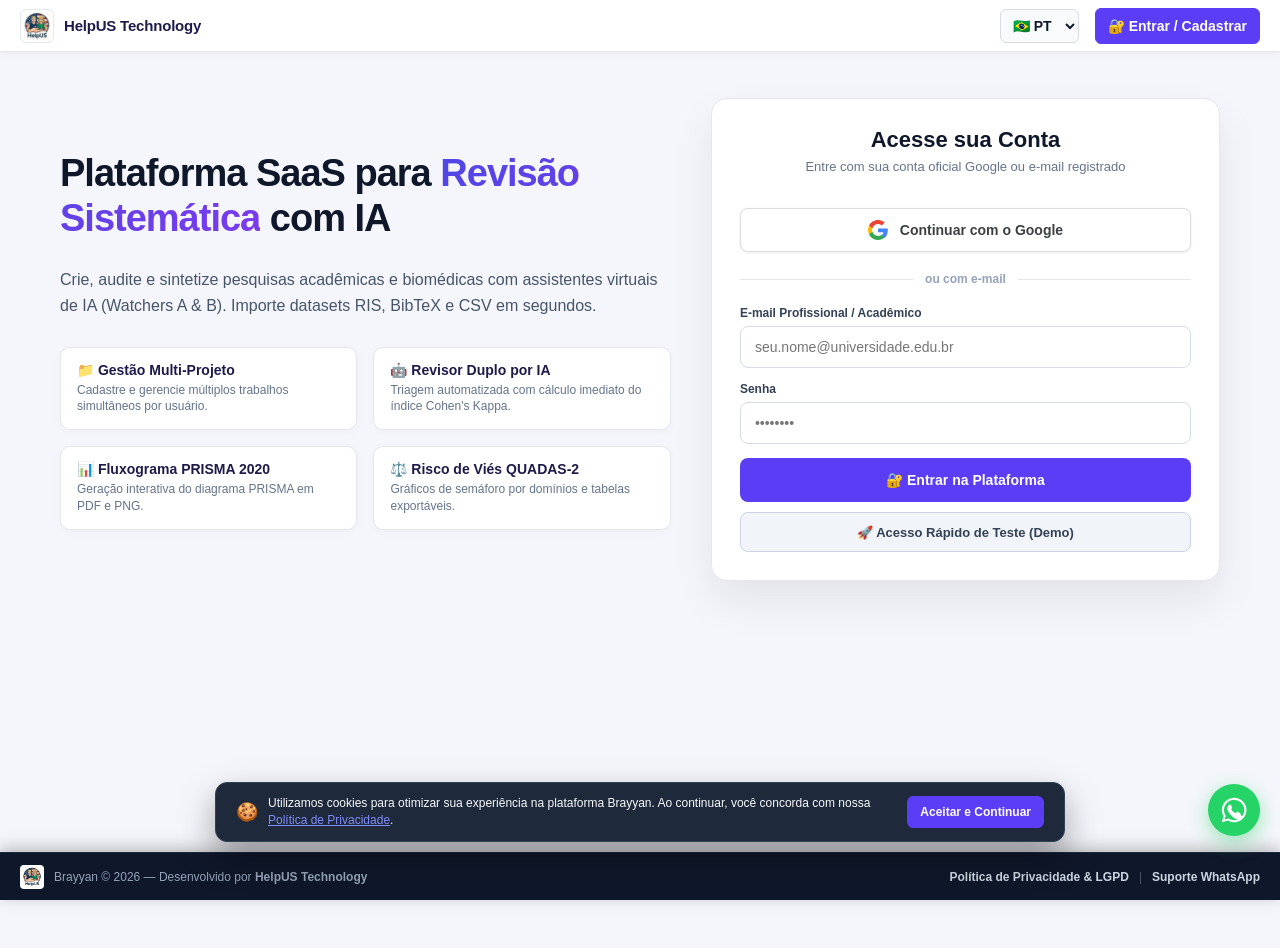
==== commit f5bafd95: "feat: official Google Identity Services (GIS) button and JWT credential authentication" ====
--- a/index.html
+++ b/index.html
@@ -64,7 +64,26 @@
           <p>Entre com sua conta oficial Google ou e-mail registrado</p>
         </div>
 
-        <!-- Official Google Sign-In Button -->
+        <!-- Official Google Sign-In Container (GIS) -->
+        <div id="g_id_onload"
+             data-client_id="93489148281-helpus.apps.googleusercontent.com"
+             data-context="signin"
+             data-ux_mode="popup"
+             data-callback="handleGoogleCredentialResponse"
+             data-auto_prompt="false">
+        </div>
+
+        <div class="g_id_signin"
+             data-type="standard"
+             data-shape="rectangular"
+             data-theme="outline"
+             data-text="continue_with"
+             data-size="large"
+             data-logo_alignment="left"
+             style="display:flex;justify-content:center;margin-bottom:12px;width:100%">
+        </div>
+
+        <!-- Fallback Google Sign-In Button -->
         <button type='button' class='btnGoogleLogin' onclick='handleGoogleSignIn()'>
           <svg class='googleIconSvg' viewBox='0 0 24 24'>
             <path fill='#4285F4' d='M23.745 12.27c0-.7-.06-1.4-.19-2.07H12v4.51h6.6c-.29 1.52-1.14 2.82-2.4 3.68v3.05h3.88c2.27-2.09 3.665-5.17 3.665-9.17z'/>
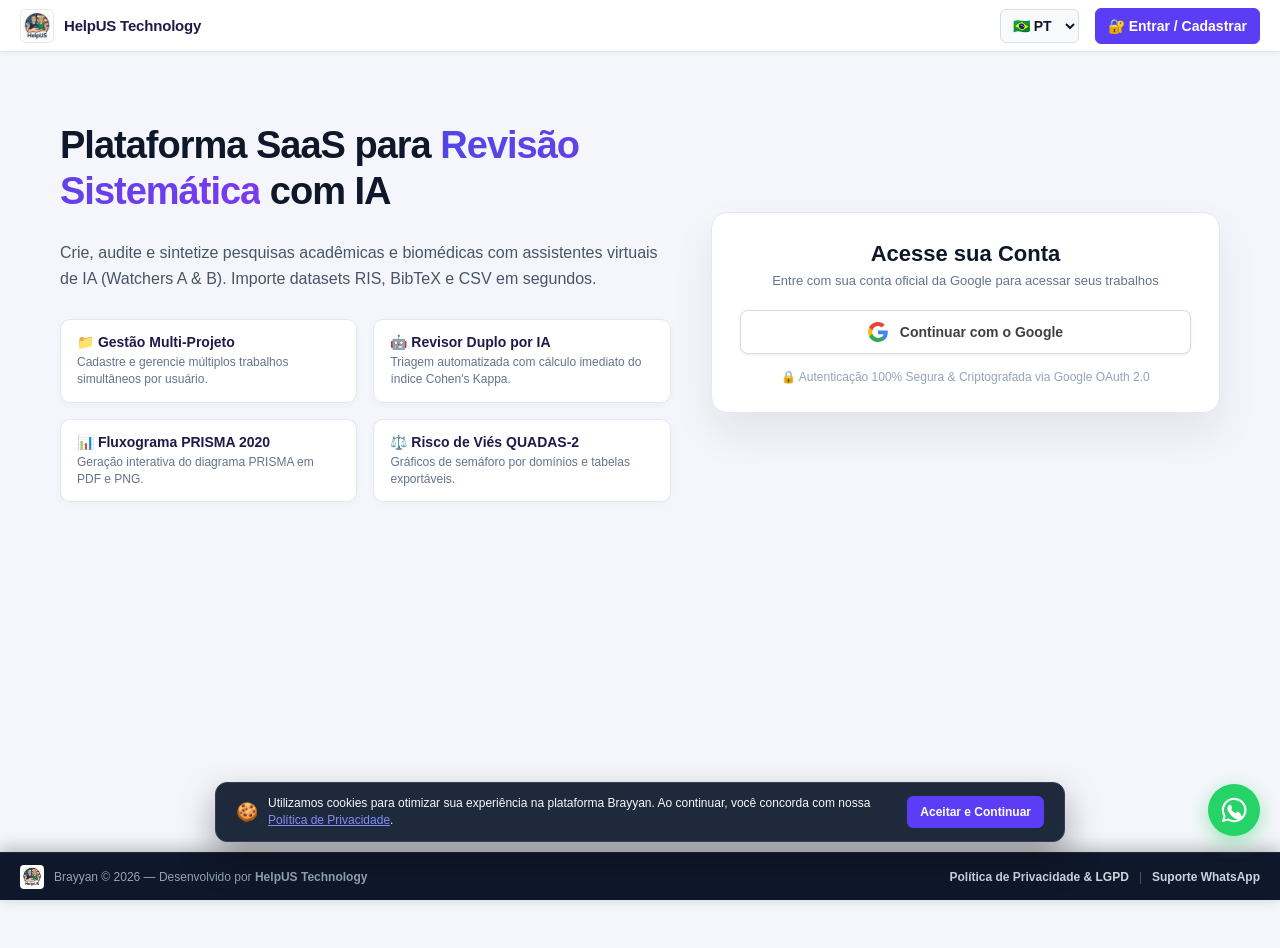
==== commit c252b11f: "fix: simplified login card to a single clean 'Continuar com o Google' button" ====
--- a/index.html
+++ b/index.html
@@ -61,54 +61,25 @@
       <div class='authCard'>
         <div class='authCardHeader'>
           <h2>Acesse sua Conta</h2>
-          <p>Entre com sua conta oficial Google ou e-mail registrado</p>
-        </div>
-
-        <!-- Official Google Sign-In Container (GIS) -->
-        <div id="g_id_onload"
-             data-client_id="93489148281-helpus.apps.googleusercontent.com"
-             data-context="signin"
-             data-ux_mode="popup"
-             data-callback="handleGoogleCredentialResponse"
-             data-auto_prompt="false">
-        </div>
-
-        <div class="g_id_signin"
-             data-type="standard"
-             data-shape="rectangular"
-             data-theme="outline"
-             data-text="continue_with"
-             data-size="large"
-             data-logo_alignment="left"
-             style="display:flex;justify-content:center;margin-bottom:12px;width:100%">
-        </div>
-
-        <!-- Fallback Google Sign-In Button -->
-        <button type='button' class='btnGoogleLogin' onclick='handleGoogleSignIn()'>
-          <svg class='googleIconSvg' viewBox='0 0 24 24'>
-            <path fill='#4285F4' d='M23.745 12.27c0-.7-.06-1.4-.19-2.07H12v4.51h6.6c-.29 1.52-1.14 2.82-2.4 3.68v3.05h3.88c2.27-2.09 3.665-5.17 3.665-9.17z'/>
-            <path fill='#34A853' d='M12 24c3.24 0 5.95-1.08 7.93-2.91l-3.88-3.05c-1.08.72-2.45 1.16-4.05 1.16-3.12 0-5.77-2.11-6.72-4.96H1.29v3.15C3.26 21.3 7.31 24 12 24z'/>
-            <path fill='#FBBC05' d='M5.28 14.24c-.25-.72-.38-1.49-.38-2.24s.13-1.52.38-2.24V6.61H1.29C.47 8.24 0 10.06 0 12s.47 3.76 1.29 5.39l3.99-3.15z'/>
-            <path fill='#EA4335' d='M12 4.75c1.77 0 3.35.61 4.6 1.8l3.42-3.42C17.95 1.19 15.24 0 12 0 7.31 0 3.26 2.7 1.29 6.61l3.99 3.15c.95-2.85 3.6-4.96 6.72-4.96z'/>
-          </svg>
-          Continuar com o Google
-        </button>
-
-        <div class='authDivider'><span>ou com e-mail</span></div>
-
-        <form class='authForm' onsubmit='handleEmailLogin(event)'>
-          <div class='authField'>
-            <label for='loginEmail'>E-mail Profissional / Acadêmico</label>
-            <input type='email' id='loginEmail' class='authInput' placeholder='seu.nome@universidade.edu.br' required>
-          </div>
-          <div class='authField'>
-            <label for='loginPassword'>Senha</label>
-            <input type='password' id='loginPassword' class='authInput' placeholder='••••••••' required>
-          </div>
-          <button type='submit' class='authSubmitBtn'>🔐 Entrar na Plataforma</button>
-        </form>
-
-        <button type='button' class='authDemoBtn' onclick='handleGuestLogin()'>🚀 Acesso Rápido de Teste (Demo)</button>
+          <p>Entre com sua conta oficial da Google para acessar seus trabalhos</p>
+        </div>
+
+        <!-- Single Official Google Sign-In Button -->
+        <div id="googleBtnContainer" style="display:flex;justify-content:center;width:100%;margin-bottom:12px">
+          <button type='button' class='btnGoogleLogin' onclick='handleGoogleSignIn()'>
+            <svg class='googleIconSvg' viewBox='0 0 24 24'>
+              <path fill='#4285F4' d='M23.745 12.27c0-.7-.06-1.4-.19-2.07H12v4.51h6.6c-.29 1.52-1.14 2.82-2.4 3.68v3.05h3.88c2.27-2.09 3.665-5.17 3.665-9.17z'/>
+              <path fill='#34A853' d='M12 24c3.24 0 5.95-1.08 7.93-2.91l-3.88-3.05c-1.08.72-2.45 1.16-4.05 1.16-3.12 0-5.77-2.11-6.72-4.96H1.29v3.15C3.26 21.3 7.31 24 12 24z'/>
+              <path fill='#FBBC05' d='M5.28 14.24c-.25-.72-.38-1.49-.38-2.24s.13-1.52.38-2.24V6.61H1.29C.47 8.24 0 10.06 0 12s.47 3.76 1.29 5.39l3.99-3.15z'/>
+              <path fill='#EA4335' d='M12 4.75c1.77 0 3.35.61 4.6 1.8l3.42-3.42C17.95 1.19 15.24 0 12 0 7.31 0 3.26 2.7 1.29 6.61l3.99 3.15c.95-2.85 3.6-4.96 6.72-4.96z'/>
+            </svg>
+            Continuar com o Google
+          </button>
+        </div>
+
+        <div style="margin-top:16px;text-align:center;font-size:12px;color:#94a3b8">
+          🔒 Autenticação 100% Segura & Criptografada via Google OAuth 2.0
+        </div>
       </div>
     </div>
   </div>
